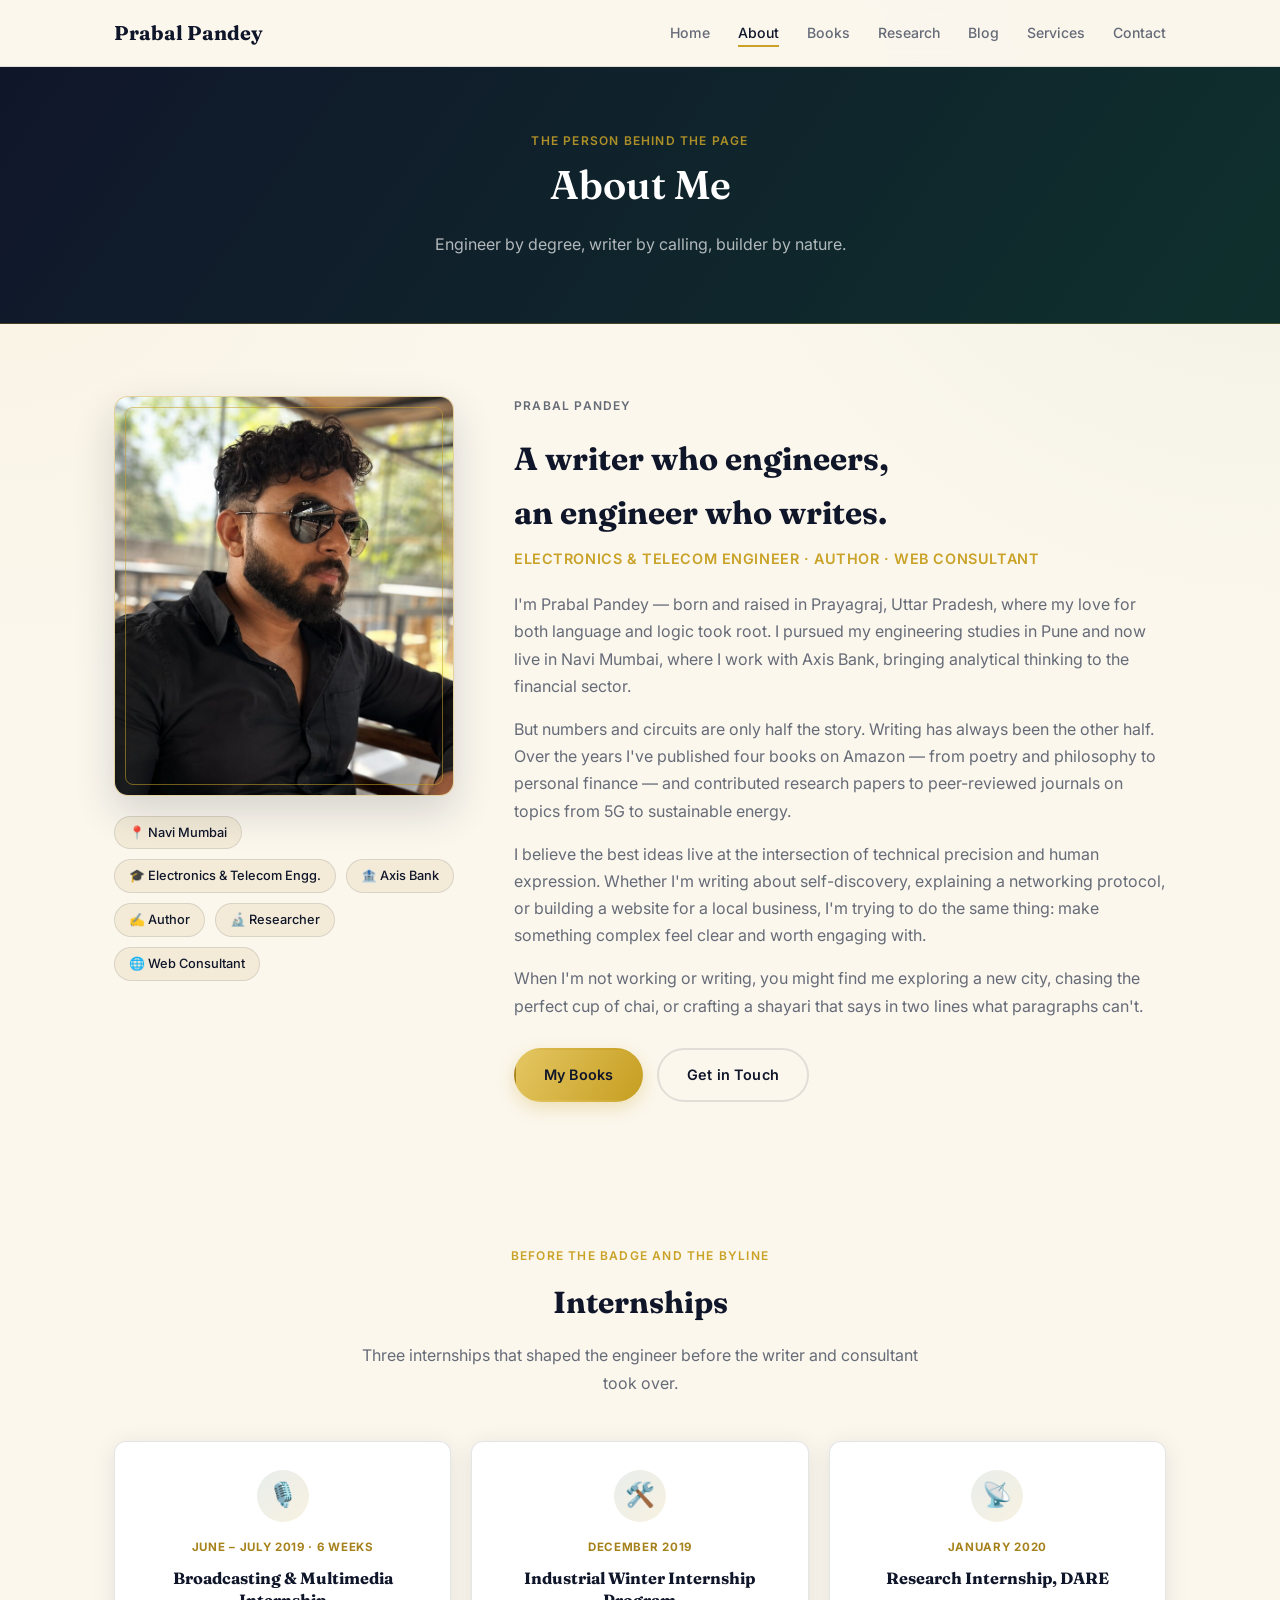
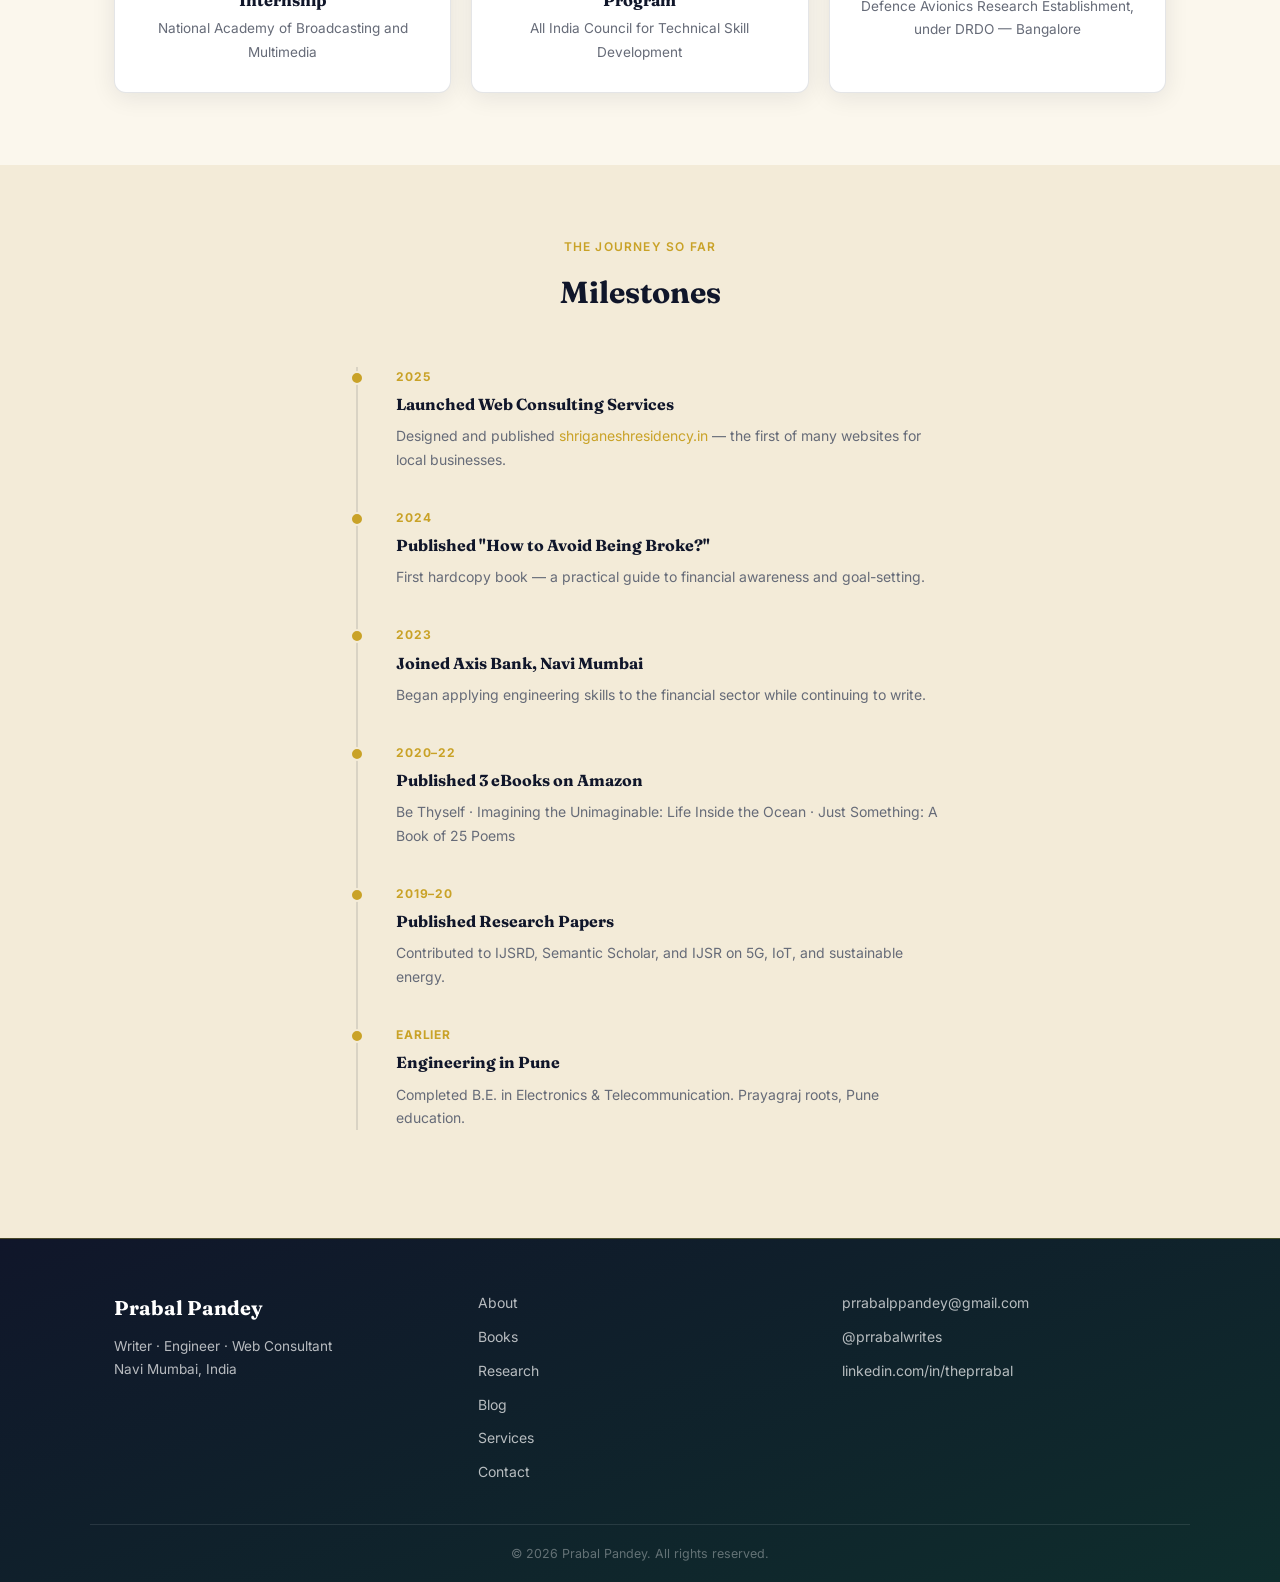
==== about.html @ f01c406b "Add files via upload" ====
<!DOCTYPE html>
<html lang="en">
<head>
<meta charset="UTF-8">
<meta name="viewport" content="width=device-width, initial-scale=1.0">
<meta name="description" content="About Prabal Pandey — an Electronics & Telecom engineer, author, and web consultant blending analytical precision with a writer's voice.">
<link rel="icon" type="image/svg+xml" href="data:image/svg+xml,%3Csvg xmlns='http://www.w3.org/2000/svg' viewBox='0 0 64 64'%3E%3Ccircle cx='32' cy='32' r='32' fill='%2310162A'/%3E%3Ctext x='32' y='42' font-family='Georgia,serif' font-size='26' fill='%23C9A227' text-anchor='middle'%3EPP%3C/text%3E%3C/svg%3E">
<title>About — Prabal Pandey</title>
<link rel="preconnect" href="https://fonts.googleapis.com">
<link href="https://fonts.googleapis.com/css2?family=Fraunces:ital,opsz,wght@0,9..144,400;0,9..144,500;0,9..144,600;0,9..144,700;1,9..144,500;1,9..144,600&family=Inter:wght@300;400;500;600&family=Noto+Sans+Devanagari:wght@400;500&display=swap" rel="stylesheet">
<link rel="stylesheet" href="style.css">
</head>
<body>

<header class="site-header">
  <div class="container nav-inner">
    <a href="index.html" class="logo">Prabal Pandey</a>
    <button class="nav-toggle" aria-label="Toggle menu" onclick="document.querySelector('.nav-links').classList.toggle('open')">
      <span></span><span></span><span></span>
    </button>
    <nav class="nav-links">
      <a href="index.html">Home</a>
      <a href="about.html" class="active">About</a>
      <a href="books.html">Books</a>
      <a href="research.html">Research</a>
      <a href="blog.html">Blog</a>
      <a href="services.html">Services</a>
      <a href="contact.html">Contact</a>
    </nav>
  </div>
</header>

<div class="page-hero">
  <div class="container">
    <p class="eyebrow" style="color:rgba(201,162,39,0.85)">The person behind the page</p>
    <h1>About Me</h1>
    <p>Engineer by degree, writer by calling, builder by nature.</p>
  </div>
</div>

<main>
  <section class="section-pad">
    <div class="container">
      <div class="about-grid">
        <div>
          <div class="about-photo" id="aboutPhoto">
            <img src="photo.jpg" alt="Prabal Pandey" onerror="document.getElementById('aboutPhoto').classList.add('no-photo')">
            <div class="photo-placeholder">PP</div>
          </div>
          <div class="about-tags" style="margin-top: 20px;">
            <span class="tag">📍 Navi Mumbai</span>
            <span class="tag">🎓 Electronics & Telecom Engg.</span>
            <span class="tag">🏦 Axis Bank</span>
            <span class="tag">✍️ Author</span>
            <span class="tag">🔬 Researcher</span>
            <span class="tag">🌐 Web Consultant</span>
          </div>
        </div>
        <div class="about-content">
          <p class="eyebrow">Prabal Pandey</p>
          <h2>A writer who engineers,<br>an engineer who writes.</h2>
          <div class="about-role">Electronics & Telecom Engineer · Author · Web Consultant</div>
          <p>I'm Prabal Pandey — born and raised in Prayagraj, Uttar Pradesh, where my love for both language and logic took root. I pursued my engineering studies in Pune and now live in Navi Mumbai, where I work with Axis Bank, bringing analytical thinking to the financial sector.</p>
          <p>But numbers and circuits are only half the story. Writing has always been the other half. Over the years I've published four books on Amazon — from poetry and philosophy to personal finance — and contributed research papers to peer-reviewed journals on topics from 5G to sustainable energy.</p>
          <p>I believe the best ideas live at the intersection of technical precision and human expression. Whether I'm writing about self-discovery, explaining a networking protocol, or building a website for a local business, I'm trying to do the same thing: make something complex feel clear and worth engaging with.</p>
          <p>When I'm not working or writing, you might find me exploring a new city, chasing the perfect cup of chai, or crafting a shayari that says in two lines what paragraphs can't.</p>
          <div style="margin-top: 28px; display: flex; gap: 14px; flex-wrap: wrap;">
            <a href="books.html" class="btn btn-primary">My Books</a>
            <a href="contact.html" class="btn btn-ghost">Get in Touch</a>
          </div>
        </div>
      </div>
    </div>
  </section>

  <!-- Internships -->
  <section class="section-pad">
    <div class="container">
      <p class="eyebrow" style="text-align:center;">Before the badge and the byline</p>
      <h2 style="font-family:'Fraunces',serif;font-size:1.9rem;text-align:center;margin-bottom:14px;">Internships</h2>
      <p style="text-align:center;color:var(--grey);max-width:56ch;margin:0 auto 44px;">Three internships that shaped the engineer before the writer and consultant took over.</p>
      <div class="intern-grid">
        <div class="intern-card reveal">
          <div class="intern-icon">🎙️</div>
          <span class="intern-duration">June – July 2019 · 6 Weeks</span>
          <h4>Broadcasting &amp; Multimedia Internship</h4>
          <p>National Academy of Broadcasting and Multimedia</p>
        </div>
        <div class="intern-card reveal">
          <div class="intern-icon">🛠️</div>
          <span class="intern-duration">December 2019</span>
          <h4>Industrial Winter Internship Program</h4>
          <p>All India Council for Technical Skill Development</p>
        </div>
        <div class="intern-card reveal">
          <div class="intern-icon">📡</div>
          <span class="intern-duration">January 2020</span>
          <h4>Research Internship, DARE</h4>
          <p>Defence Avionics Research Establishment, under DRDO — Bangalore</p>
        </div>
      </div>
    </div>
  </section>

  <!-- Timeline -->
  <section class="section-pad alt-bg">
    <div class="container">
      <p class="eyebrow" style="text-align:center;">The journey so far</p>
      <h2 style="font-family:'Fraunces',serif;font-size:1.9rem;text-align:center;margin-bottom:48px;">Milestones</h2>
      <div style="max-width:600px;margin:0 auto;position:relative;">
        <div style="position:absolute;left:16px;top:0;bottom:0;width:2px;background:var(--line);"></div>
        <div class="timeline-items">
          <div class="t-item reveal">
            <div class="t-dot"></div>
            <div class="t-content">
              <span class="t-year">2025</span>
              <h4>Launched Web Consulting Services</h4>
              <p>Designed and published <a href="https://shriganeshresidency.in" target="_blank" style="color:var(--saffron);">shriganeshresidency.in</a> — the first of many websites for local businesses.</p>
            </div>
          </div>
          <div class="t-item reveal">
            <div class="t-dot"></div>
            <div class="t-content">
              <span class="t-year">2024</span>
              <h4>Published "How to Avoid Being Broke?"</h4>
              <p>First hardcopy book — a practical guide to financial awareness and goal-setting.</p>
            </div>
          </div>
          <div class="t-item reveal">
            <div class="t-dot"></div>
            <div class="t-content">
              <span class="t-year">2023</span>
              <h4>Joined Axis Bank, Navi Mumbai</h4>
              <p>Began applying engineering skills to the financial sector while continuing to write.</p>
            </div>
          </div>
          <div class="t-item reveal">
            <div class="t-dot"></div>
            <div class="t-content">
              <span class="t-year">2020–22</span>
              <h4>Published 3 eBooks on Amazon</h4>
              <p>Be Thyself · Imagining the Unimaginable: Life Inside the Ocean · Just Something: A Book of 25 Poems</p>
            </div>
          </div>
          <div class="t-item reveal">
            <div class="t-dot"></div>
            <div class="t-content">
              <span class="t-year">2019–20</span>
              <h4>Published Research Papers</h4>
              <p>Contributed to IJSRD, Semantic Scholar, and IJSR on 5G, IoT, and sustainable energy.</p>
            </div>
          </div>
          <div class="t-item reveal">
            <div class="t-dot"></div>
            <div class="t-content">
              <span class="t-year">Earlier</span>
              <h4>Engineering in Pune</h4>
              <p>Completed B.E. in Electronics & Telecommunication. Prayagraj roots, Pune education.</p>
            </div>
          </div>
        </div>
      </div>
    </div>
  </section>
</main>

<style>
.intern-grid {
  display: grid;
  grid-template-columns: repeat(3, 1fr);
  gap: 20px;
}
.intern-card {
  background: #fff;
  border: 1px solid var(--line);
  border-radius: 12px;
  padding: 28px 24px;
  text-align: center;
  box-shadow: var(--shadow);
  transition: all 0.28s cubic-bezier(.2,.7,.3,1);
}
.intern-card:hover { transform: translateY(-6px); border-color: rgba(201,162,39,0.4); box-shadow: var(--shadow-lift); }
.intern-icon {
  width: 52px; height: 52px;
  margin: 0 auto 16px;
  border-radius: 50%;
  background: linear-gradient(135deg, rgba(14,59,46,0.09), rgba(201,162,39,0.14));
  display: flex; align-items: center; justify-content: center;
  font-size: 1.5rem;
}
.intern-duration {
  display: block;
  font-size: 0.72rem;
  font-weight: 700;
  text-transform: uppercase;
  letter-spacing: 0.06em;
  color: var(--saffron-d);
  margin-bottom: 10px;
}
.intern-card h4 {
  font-family: 'Fraunces', serif;
  font-size: 1.02rem;
  margin-bottom: 6px;
  line-height: 1.35;
}
.intern-card p { font-size: 0.85rem; color: var(--grey); }
@media (max-width: 900px) {
  .intern-grid { grid-template-columns: 1fr; }
}

.t-item {
  display: flex;
  gap: 20px;
  margin-bottom: 36px;
  padding-left: 0;
  position: relative;
}
.t-dot {
  width: 14px; height: 14px;
  border-radius: 50%;
  background: var(--saffron);
  border: 2px solid var(--ivory-d);
  flex-shrink: 0;
  margin-top: 4px;
  position: relative;
  z-index: 1;
  margin-left: 10px;
}
.t-content { padding-left: 12px; }
.t-year {
  font-size: 0.75rem;
  font-weight: 700;
  text-transform: uppercase;
  letter-spacing: 0.07em;
  color: var(--saffron);
  display: block;
  margin-bottom: 4px;
}
.t-content h4 {
  font-family: 'Fraunces', serif;
  font-size: 1rem;
  margin-bottom: 6px;
}
.t-content p { font-size: 0.875rem; color: var(--grey); }
</style>

<footer class="site-footer">
  <div class="container footer-inner">
    <div class="footer-left">
      <span class="logo">Prabal Pandey</span>
      <p>Writer · Engineer · Web Consultant<br>Navi Mumbai, India</p>
    </div>
    <div class="footer-links">
      <a href="about.html">About</a>
      <a href="books.html">Books</a>
      <a href="research.html">Research</a>
      <a href="blog.html">Blog</a>
      <a href="services.html">Services</a>
      <a href="contact.html">Contact</a>
    </div>
    <div class="footer-social">
      <a href="mailto:prrabalppandey@gmail.com">prrabalppandey@gmail.com</a>
      <a href="https://www.instagram.com/prrabalwrites" target="_blank">@prrabalwrites</a>
      <a href="https://www.linkedin.com/in/theprrabal/" target="_blank">linkedin.com/in/theprrabal</a>
    </div>
  </div>
  <div class="footer-bottom"><p>© 2026 Prabal Pandey. All rights reserved.</p></div>
</footer>

<script>
(function(){
  var io = new IntersectionObserver(function(entries){
    entries.forEach(function(e){ if (e.isIntersecting) { e.target.classList.add("is-visible"); io.unobserve(e.target); } });
  }, { threshold: 0.15 });
  document.querySelectorAll(".reveal").forEach(function(el){ io.observe(el); });
})();
</script>
</body>
</html>
---- style.css ----
/* ============================================================
   PRABAL PANDEY — Personal Website Stylesheet
   Design: Ink navy + deep emerald + brass gold — "ledger & manuscript"
   Fonts: Fraunces (display) / Inter (body) / Noto Sans Devanagari
   ============================================================ */

:root {
  --ivory:   #FBF7ED;
  --ivory-d: #F3EBD8;
  --navy:    #10162A;
  --navy-m:  #1B2A4A;
  --emerald: #0E3B2E;
  --emerald-l: #175943;
  --saffron: #C9A227;
  --saffron-d: #A6821D;
  --saffron-l: #E4C662;
  --grey:    #666B78;
  --grey-l:  #98957F;
  --line:    rgba(16,22,42,0.11);
  --radius:  8px;
  --shadow:  0 4px 24px rgba(16,22,42,0.09);
  --shadow-lift: 0 16px 40px rgba(16,22,42,0.16);
  --max-w:   1100px;
}

* { margin: 0; padding: 0; box-sizing: border-box; }
html { scroll-behavior: smooth; }

body {
  background: var(--ivory);
  color: var(--navy);
  font-family: 'Inter', sans-serif;
  font-size: 16px;
  line-height: 1.7;
  -webkit-font-smoothing: antialiased;
  background-image:
    radial-gradient(circle at 100% 0%, rgba(14,59,46,0.05), transparent 40%),
    radial-gradient(circle at 0% 20%, rgba(201,162,39,0.05), transparent 35%);
  background-attachment: fixed;
}

::selection { background: var(--saffron); color: #fff; }
a { color: inherit; text-decoration: none; }
img { max-width: 100%; display: block; }

/* Fraunces optical-size trick: headings get the 'display' cut */
h1, h2, h3, h4, .logo, .eyebrow-serif {
  font-family: 'Fraunces', serif;
  font-optical-sizing: auto;
}

/* ---- Scroll reveal ---- */
.reveal { opacity: 0; transform: translateY(18px); transition: opacity 0.7s ease, transform 0.7s ease; }
.reveal.is-visible { opacity: 1; transform: translateY(0); }

/* ---- Utilities ---- */
.container { max-width: var(--max-w); margin: 0 auto; padding: 0 24px; }
.section-pad { padding: 72px 0; }
.alt-bg { background: var(--ivory-d); }
.eyebrow {
  font-family: 'Inter', sans-serif;
  font-size: 0.75rem;
  font-weight: 600;
  letter-spacing: 0.1em;
  text-transform: uppercase;
  color: var(--saffron);
  margin-bottom: 10px;
}

/* ---- Buttons ---- */
.btn {
  display: inline-block;
  padding: 13px 28px;
  border-radius: 100px;
  font-size: 0.9rem;
  font-weight: 600;
  transition: all 0.25s cubic-bezier(.2,.7,.3,1);
  cursor: pointer;
  letter-spacing: 0.01em;
}
.btn-primary {
  background: linear-gradient(120deg, var(--saffron-l) 0%, var(--saffron) 55%, var(--saffron-d) 100%);
  background-size: 180% 100%;
  background-position: 0% 0%;
  color: var(--navy);
  border: 2px solid transparent;
  box-shadow: 0 6px 18px rgba(201,162,39,0.28);
}
.btn-primary:hover { background-position: 100% 0%; transform: translateY(-2px); box-shadow: 0 10px 24px rgba(201,162,39,0.38); }
.btn-ghost {
  background: transparent;
  color: var(--navy);
  border: 2px solid var(--line);
}
.btn-ghost:hover { border-color: var(--saffron); color: var(--saffron-d); transform: translateY(-2px); }

/* ---- Header / Nav ---- */
.site-header {
  position: sticky; top: 0; z-index: 100;
  background: rgba(251,247,237,0.92);
  backdrop-filter: blur(10px);
  border-bottom: 1px solid var(--line);
}
.nav-inner {
  display: flex;
  align-items: center;
  justify-content: space-between;
  padding-top: 16px;
  padding-bottom: 16px;
}
.logo {
  font-family: 'Fraunces', serif;
  font-weight: 700;
  font-size: 1.25rem;
  color: var(--navy);
}
.nav-links {
  display: flex;
  gap: 28px;
  align-items: center;
}
.nav-links a {
  font-size: 0.88rem;
  font-weight: 500;
  color: var(--grey);
  transition: color 0.15s;
  position: relative;
}
.nav-links a::after {
  content: '';
  position: absolute;
  bottom: -2px; left: 0;
  width: 0; height: 2px;
  background: var(--saffron);
  transition: width 0.2s;
}
.nav-links a:hover, .nav-links a.active { color: var(--navy); }
.nav-links a:hover::after, .nav-links a.active::after { width: 100%; }

.nav-toggle {
  display: none;
  flex-direction: column;
  gap: 5px;
  background: none;
  border: none;
  cursor: pointer;
  padding: 4px;
}
.nav-toggle span {
  display: block;
  width: 24px; height: 2px;
  background: var(--navy);
  border-radius: 2px;
  transition: all 0.2s;
}

/* ---- Hero ---- */
.hero { padding: 88px 0 72px; position: relative; overflow: hidden; }
.hero::before {
  content: '';
  position: absolute;
  top: -20%; right: -8%;
  width: 620px; height: 620px;
  background: radial-gradient(circle, rgba(14,59,46,0.10) 0%, rgba(14,59,46,0) 70%);
  pointer-events: none;
}
.hero-inner {
  display: grid;
  grid-template-columns: 1fr 340px;
  gap: 60px;
  align-items: center;
  position: relative;
}
.hero-text { position: relative; }
.eyebrow.eyebrow-lede { display: flex; align-items: center; gap: 10px; }
.eyebrow.eyebrow-lede::before { content: ''; width: 26px; height: 1.5px; background: var(--saffron); display: inline-block; }
.hero h1 {
  font-family: 'Fraunces', serif;
  font-weight: 600;
  font-size: clamp(2.3rem, 4.5vw, 3.4rem);
  line-height: 1.14;
  letter-spacing: -0.02em;
  margin-bottom: 6px;
}
.hero h1 em { color: var(--saffron-d); font-style: italic; font-weight: 500; }
.hero-flourish { width: 210px; height: 20px; margin-bottom: 22px; display: block; }
.hero-flourish path {
  fill: none;
  stroke: var(--saffron);
  stroke-width: 2.5;
  stroke-linecap: round;
  stroke-dasharray: 260;
  stroke-dashoffset: 260;
  animation: draw-flourish 1.4s 0.3s cubic-bezier(.3,.8,.4,1) forwards;
}
@keyframes draw-flourish { to { stroke-dashoffset: 0; } }
.hero-sub {
  color: var(--grey);
  max-width: 52ch;
  margin-bottom: 32px;
  font-size: 1.07rem;
}
.hero-cta { display: flex; gap: 14px; flex-wrap: wrap; }
.hero-image { position: relative; display: flex; justify-content: center; }
.photo-frame {
  width: 288px; height: 336px;
  border-radius: 14px;
  overflow: hidden;
  background: var(--ivory-d);
  border: 1px solid rgba(201,162,39,0.35);
  box-shadow: var(--shadow-lift);
  position: relative;
  transform: rotate(-2.2deg);
  transition: transform 0.4s cubic-bezier(.2,.7,.3,1);
}
.photo-frame:hover { transform: rotate(0deg) scale(1.015); }
.photo-frame::after {
  content: '';
  position: absolute;
  inset: 10px;
  border: 1px solid rgba(201,162,39,0.55);
  border-radius: 8px;
  pointer-events: none;
  z-index: 2;
}
.photo-frame img {
  width: 100%; height: 100%;
  object-fit: cover;
  object-position: top center;
}
.photo-frame .photo-placeholder {
  display: none;
  width: 100%; height: 100%;
  align-items: center;
  justify-content: center;
  font-family: 'Fraunces', serif;
  font-size: 3rem;
  color: var(--grey-l);
}
.photo-frame.no-photo img { display: none; }
.photo-frame.no-photo .photo-placeholder { display: flex; }

.social-float {
  display: flex;
  flex-direction: column;
  gap: 10px;
  position: absolute;
  right: -48px; top: 50%;
  transform: translateY(-50%);
}
.social-icon {
  width: 38px; height: 38px;
  border-radius: 10px;
  border: 1px solid var(--line);
  background: var(--ivory);
  display: flex; align-items: center; justify-content: center;
  color: var(--grey);
  transition: all 0.18s ease;
  box-shadow: var(--shadow);
}
.social-icon svg { width: 18px; height: 18px; }
.social-icon:hover { color: var(--saffron-d); border-color: var(--saffron); transform: translateX(-2px); }

/* ---- Cards grid ---- */
.cards-grid {
  display: grid;
  grid-template-columns: repeat(4, 1fr);
  gap: 20px;
}
.card {
  background: #fff;
  border: 1px solid var(--line);
  border-radius: 12px;
  padding: 30px 24px;
  transition: all 0.28s cubic-bezier(.2,.7,.3,1);
  display: block;
  box-shadow: var(--shadow);
  position: relative;
  overflow: hidden;
}
.card::before {
  content: '';
  position: absolute; top: 0; left: 0; right: 0; height: 3px;
  background: linear-gradient(90deg, var(--emerald-l), var(--saffron));
  transform: scaleX(0); transform-origin: left;
  transition: transform 0.3s ease;
}
.card:hover { transform: translateY(-6px); border-color: rgba(201,162,39,0.4); box-shadow: var(--shadow-lift); }
.card:hover::before { transform: scaleX(1); }
.card-icon {
  width: 48px; height: 48px;
  border-radius: 10px;
  background: linear-gradient(135deg, rgba(14,59,46,0.09), rgba(201,162,39,0.12));
  display: flex; align-items: center; justify-content: center;
  font-size: 1.5rem;
  margin-bottom: 16px;
}
.card h3 {
  font-family: 'Fraunces', serif;
  font-size: 1.15rem;
  margin-bottom: 8px;
}
.card p { font-size: 0.875rem; color: var(--grey); margin-bottom: 16px; }
.card-link { font-size: 0.82rem; font-weight: 600; color: var(--saffron-d); }

/* ---- Featured book ---- */
.featured-inner {
  display: grid;
  grid-template-columns: 1fr auto;
  gap: 60px;
  align-items: center;
}
.featured-text h2 {
  font-family: 'Fraunces', serif;
  font-size: 2rem;
  margin-bottom: 6px;
}
.book-sub { font-weight: 500; color: var(--grey); margin-bottom: 16px; font-size: 1.05rem; }
.featured-text p { color: var(--grey); max-width: 52ch; margin-bottom: 24px; }
.book-badge {
  width: 168px; height: 168px;
  border-radius: 50%;
  background: linear-gradient(150deg, var(--saffron-l) 0%, var(--saffron) 45%, var(--saffron-d) 100%);
  color: var(--navy);
  display: flex;
  flex-direction: column;
  align-items: center;
  justify-content: center;
  text-align: center;
  padding: 16px;
  box-shadow: var(--shadow-lift);
}
.badge-label { font-size: 0.7rem; text-transform: uppercase; letter-spacing: 0.08em; opacity: 0.75; }
.badge-format { font-family: 'Fraunces', serif; font-size: 1.5rem; font-weight: 700; line-height: 1.1; }
.badge-sub { font-size: 0.75rem; opacity: 0.75; }

/* ---- Enquiry strip ---- */
.enquiry-strip { background: linear-gradient(120deg, var(--navy) 0%, var(--emerald) 130%); }
.enquiry-inner {
  display: flex;
  align-items: center;
  justify-content: space-between;
  gap: 32px;
  flex-wrap: wrap;
}
.enquiry-strip h2 {
  font-family: 'Fraunces', serif;
  font-size: 1.6rem;
  color: #fff;
  margin-bottom: 6px;
}
.enquiry-strip p { color: rgba(255,255,255,0.65); }
.enquiry-strip .btn-primary { flex-shrink: 0; }

/* ---- Page Hero (inner pages) ---- */
.page-hero {
  background: linear-gradient(125deg, var(--navy) 0%, var(--emerald) 140%);
  padding: 64px 0;
  text-align: center;
  position: relative;
  border-bottom: 1px solid rgba(201,162,39,0.3);
}
.page-hero h1 {
  font-family: 'Fraunces', serif;
  font-weight: 600;
  font-size: 2.5rem;
  color: #fff;
  margin-bottom: 12px;
}
.page-hero p { color: rgba(255,255,255,0.68); max-width: 50ch; margin: 0 auto; }

/* ---- About page ---- */
.about-grid {
  display: grid;
  grid-template-columns: 340px 1fr;
  gap: 60px;
  align-items: start;
}
.about-photo {
  border-radius: 14px;
  overflow: hidden;
  border: 1px solid rgba(201,162,39,0.35);
  box-shadow: var(--shadow-lift);
  height: 400px;
  background: var(--ivory-d);
  position: relative;
}
.about-photo::after {
  content: '';
  position: absolute;
  inset: 10px;
  border: 1px solid rgba(201,162,39,0.55);
  border-radius: 8px;
  pointer-events: none;
}
.about-photo img { width: 100%; height: 100%; object-fit: cover; object-position: top center; }
.about-photo .photo-placeholder { display: none; width: 100%; height: 100%; align-items: center; justify-content: center; font-family: 'Fraunces', serif; font-size: 4rem; color: var(--grey-l); }
.about-photo.no-photo img { display: none; }
.about-photo.no-photo .photo-placeholder { display: flex; }
.about-content h2 {
  font-family: 'Fraunces', serif;
  font-size: 2rem;
  margin-bottom: 6px;
}
.about-role { color: var(--saffron); font-weight: 600; font-size: 0.9rem; letter-spacing: 0.04em; text-transform: uppercase; margin-bottom: 20px; }
.about-content p { color: var(--grey); margin-bottom: 16px; }
.about-content p:last-child { margin-bottom: 0; }
.about-tags { display: flex; flex-wrap: wrap; gap: 10px; margin-top: 24px; }
.tag {
  font-size: 0.8rem;
  padding: 5px 14px;
  border-radius: 100px;
  background: var(--ivory-d);
  border: 1px solid var(--line);
  color: var(--navy);
  font-weight: 500;
}

/* ---- Books page ---- */
.books-grid { display: flex; flex-direction: column; gap: 32px; }
.book-card {
  display: grid;
  grid-template-columns: auto 1fr auto;
  gap: 28px;
  align-items: start;
  background: #fff;
  border: 1px solid var(--line);
  border-radius: 10px;
  padding: 28px;
  box-shadow: var(--shadow);
  transition: all 0.2s ease;
}
.book-card:hover { border-color: var(--saffron); transform: translateY(-2px); }
.book-spine {
  width: 80px; height: 110px;
  border-radius: 4px;
  display: flex;
  align-items: center;
  justify-content: center;
  font-size: 2rem;
  flex-shrink: 0;
}
.book-spine.ebook { background: linear-gradient(135deg, #C9A227 0%, #A6821D 100%); }
.book-spine.hardcopy { background: linear-gradient(135deg, #10162A 0%, #1B2A4A 100%); }
.book-info h3 {
  font-family: 'Fraunces', serif;
  font-size: 1.3rem;
  margin-bottom: 6px;
}
.book-format {
  display: inline-block;
  font-size: 0.7rem;
  text-transform: uppercase;
  letter-spacing: 0.07em;
  padding: 3px 10px;
  border-radius: 100px;
  margin-bottom: 12px;
  font-weight: 600;
}
.book-format.ebook { background: rgba(201,162,39,0.12); color: var(--saffron-d); }
.book-format.hardcopy { background: rgba(26,31,54,0.08); color: var(--navy); }
.book-info p { color: var(--grey); font-size: 0.92rem; }
.book-cta { flex-shrink: 0; }

/* ---- Research page ---- */
.papers-list { display: flex; flex-direction: column; gap: 24px; }
.paper-card {
  background: #fff;
  border: 1px solid var(--line);
  border-radius: 10px;
  padding: 28px;
  box-shadow: var(--shadow);
  transition: border-color 0.2s;
}
.paper-card:hover { border-color: var(--saffron); }
.paper-meta {
  display: flex;
  gap: 12px;
  align-items: center;
  margin-bottom: 10px;
  flex-wrap: wrap;
}
.paper-tag {
  font-size: 0.7rem;
  text-transform: uppercase;
  letter-spacing: 0.07em;
  font-weight: 600;
  padding: 3px 10px;
  border-radius: 100px;
  background: rgba(201,162,39,0.1);
  color: var(--saffron-d);
}
.paper-journal {
  font-size: 0.8rem;
  color: var(--grey-l);
}
.paper-card h3 {
  font-family: 'Fraunces', serif;
  font-size: 1.15rem;
  margin-bottom: 8px;
}
.paper-card p { color: var(--grey); font-size: 0.9rem; margin-bottom: 16px; }
.paper-link {
  font-size: 0.85rem;
  font-weight: 600;
  color: var(--saffron);
  display: inline-flex;
  align-items: center;
  gap: 6px;
  transition: gap 0.15s;
}
.paper-link:hover { gap: 10px; }

/* ---- Blog page ---- */
.blog-grid { display: grid; grid-template-columns: repeat(2, 1fr); gap: 24px; }
.blog-card {
  background: #fff;
  border: 1px solid var(--line);
  border-radius: 10px;
  overflow: hidden;
  box-shadow: var(--shadow);
  transition: all 0.2s ease;
}
.blog-card:hover { transform: translateY(-3px); border-color: var(--saffron); }
.blog-img {
  height: 180px;
  background: var(--ivory-d);
  display: flex;
  align-items: center;
  justify-content: center;
  font-size: 3rem;
}
.blog-body { padding: 22px; }
.blog-date { font-size: 0.75rem; color: var(--grey-l); margin-bottom: 8px; }
.blog-body h3 { font-family: 'Fraunces', serif; font-size: 1.1rem; margin-bottom: 8px; }
.blog-body p { font-size: 0.875rem; color: var(--grey); margin-bottom: 16px; }
.blog-link { font-size: 0.82rem; font-weight: 600; color: var(--saffron); }

.blog-coming {
  text-align: center;
  padding: 72px 24px;
  background: #fff;
  border: 1px dashed var(--line);
  border-radius: 10px;
}
.blog-coming .big-icon { font-size: 3rem; margin-bottom: 16px; }
.blog-coming h3 { font-family: 'Fraunces', serif; font-size: 1.5rem; margin-bottom: 10px; }
.blog-coming p { color: var(--grey); max-width: 42ch; margin: 0 auto 24px; }

/* ---- Services page ---- */
.services-hero-text {
  max-width: 640px;
  margin: 0 auto;
  text-align: center;
  padding: 64px 24px 0;
}
.services-hero-text h2 {
  font-family: 'Fraunces', serif;
  font-size: 2rem;
  margin-bottom: 14px;
}
.services-hero-text p { color: var(--grey); }

.services-grid {
  display: grid;
  grid-template-columns: repeat(3, 1fr);
  gap: 22px;
  margin-top: 48px;
}
.service-card {
  background: #fff;
  border: 1px solid var(--line);
  border-radius: 10px;
  padding: 28px;
  box-shadow: var(--shadow);
}
.service-icon { font-size: 2rem; margin-bottom: 14px; }
.service-card h3 { font-family: 'Fraunces', serif; font-size: 1.15rem; margin-bottom: 10px; }
.service-card p { font-size: 0.875rem; color: var(--grey); margin-bottom: 16px; }
.service-list { list-style: none; margin-bottom: 16px; }
.service-list li {
  font-size: 0.85rem;
  color: var(--grey);
  padding: 4px 0;
  padding-left: 16px;
  position: relative;
}
.service-list li::before { content: '✓'; position: absolute; left: 0; color: var(--saffron); font-weight: 700; }

.portfolio-strip { margin-top: 48px; }
.portfolio-strip h3 {
  font-family: 'Fraunces', serif;
  font-size: 1.3rem;
  margin-bottom: 20px;
}
.portfolio-item {
  display: flex;
  align-items: center;
  justify-content: space-between;
  background: #fff;
  border: 1px solid var(--line);
  border-radius: 10px;
  padding: 20px 24px;
  box-shadow: var(--shadow);
  flex-wrap: wrap;
  gap: 12px;
}
.portfolio-info h4 { font-family: 'Fraunces', serif; font-size: 1rem; }
.portfolio-info p { font-size: 0.83rem; color: var(--grey); }
.portfolio-item a { font-size: 0.85rem; font-weight: 600; color: var(--saffron); }

/* ---- Contact page ---- */
.contact-grid {
  display: grid;
  grid-template-columns: 1fr 1fr;
  gap: 52px;
  align-items: start;
}
.contact-info h2 { font-family: 'Fraunces', serif; font-size: 2rem; margin-bottom: 14px; }
.contact-info p { color: var(--grey); margin-bottom: 28px; }
.contact-items { display: flex; flex-direction: column; gap: 16px; }
.contact-item {
  display: flex;
  align-items: center;
  gap: 14px;
  padding: 14px 16px;
  background: #fff;
  border: 1px solid var(--line);
  border-radius: var(--radius);
  box-shadow: var(--shadow);
  transition: border-color 0.18s;
}
.contact-item:hover { border-color: var(--saffron); }
.c-icon { width: 38px; height: 38px; border-radius: 8px; background: var(--ivory-d); display: flex; align-items: center; justify-content: center; flex-shrink: 0; }
.c-icon svg { width: 18px; height: 18px; color: var(--saffron); }
.c-label { font-size: 0.75rem; color: var(--grey-l); }
.c-val { font-size: 0.9rem; font-weight: 500; }

/* ---- Enquiry Form ---- */
.enquiry-form-wrap {
  background: #fff;
  border: 1px solid var(--line);
  border-radius: 12px;
  padding: 36px;
  box-shadow: var(--shadow);
}
.enquiry-form-wrap h3 {
  font-family: 'Fraunces', serif;
  font-size: 1.4rem;
  margin-bottom: 24px;
}
.form-group { margin-bottom: 18px; }
.form-group label {
  display: block;
  font-size: 0.82rem;
  font-weight: 600;
  margin-bottom: 6px;
  color: var(--navy);
}
.form-group input,
.form-group textarea,
.form-group select {
  width: 100%;
  padding: 11px 14px;
  border: 1px solid var(--line);
  border-radius: var(--radius);
  font-family: 'Inter', sans-serif;
  font-size: 0.9rem;
  color: var(--navy);
  background: var(--ivory);
  transition: border-color 0.18s;
  outline: none;
}
.form-group input:focus,
.form-group textarea:focus,
.form-group select:focus { border-color: var(--saffron); background: #fff; }
.form-group textarea { resize: vertical; min-height: 110px; }
.form-row { display: grid; grid-template-columns: 1fr 1fr; gap: 14px; }
.form-success {
  display: none;
  text-align: center;
  padding: 28px;
  color: var(--grey);
}
.form-success .success-icon { font-size: 2.5rem; margin-bottom: 12px; }
.form-success h4 { font-family: 'Fraunces', serif; font-size: 1.3rem; color: var(--navy); margin-bottom: 8px; }

/* ---- Footer ---- */
.site-footer {
  background: linear-gradient(160deg, var(--navy) 0%, var(--emerald) 160%);
  color: rgba(255,255,255,0.7);
  padding: 52px 0 0;
  border-top: 1px solid rgba(201,162,39,0.3);
}
.footer-inner {
  display: grid;
  grid-template-columns: 1fr 1fr 1fr;
  gap: 40px;
  padding-bottom: 40px;
  border-bottom: 1px solid rgba(255,255,255,0.1);
}
.footer-left .logo { color: #fff; display: block; margin-bottom: 10px; }
.footer-left p { font-size: 0.85rem; line-height: 1.7; }
.footer-links, .footer-social {
  display: flex;
  flex-direction: column;
  gap: 10px;
  font-size: 0.875rem;
}
.footer-links a, .footer-social a { transition: color 0.15s; }
.footer-links a:hover, .footer-social a:hover { color: var(--saffron); }
.footer-bottom {
  text-align: center;
  padding: 18px 0;
  font-size: 0.78rem;
  color: rgba(255,255,255,0.35);
}

/* ---- Responsive ---- */
@media (max-width: 900px) {
  .hero-inner { grid-template-columns: 1fr; }
  .hero-image { display: none; }
  .cards-grid { grid-template-columns: repeat(2, 1fr); }
  .about-grid { grid-template-columns: 1fr; }
  .about-photo { height: 280px; }
  .services-grid { grid-template-columns: 1fr; }
  .contact-grid { grid-template-columns: 1fr; }
  .footer-inner { grid-template-columns: 1fr 1fr; }
  .featured-inner { grid-template-columns: 1fr; }
  .book-badge { display: none; }
}

@media (max-width: 640px) {
  .section-pad { padding: 48px 0; }
  .cards-grid { grid-template-columns: 1fr; }
  .nav-links { display: none; flex-direction: column; position: absolute; top: 60px; left: 0; right: 0; background: var(--ivory); padding: 20px 24px; border-bottom: 1px solid var(--line); gap: 16px; z-index: 200; }
  .nav-links.open { display: flex; }
  .nav-toggle { display: flex; }
  .site-header { position: relative; }
  .book-card { grid-template-columns: 1fr; }
  .book-spine { width: 60px; height: 80px; }
  .blog-grid { grid-template-columns: 1fr; }
  .form-row { grid-template-columns: 1fr; }
  .footer-inner { grid-template-columns: 1fr; gap: 28px; }
  .enquiry-inner { flex-direction: column; text-align: center; }
}

@media (prefers-reduced-motion: reduce) {
  * { animation: none !important; transition: none !important; }
}

a:focus-visible, button:focus-visible {
  outline: 2px solid var(--saffron);
  outline-offset: 2px;
  border-radius: 2px;
}
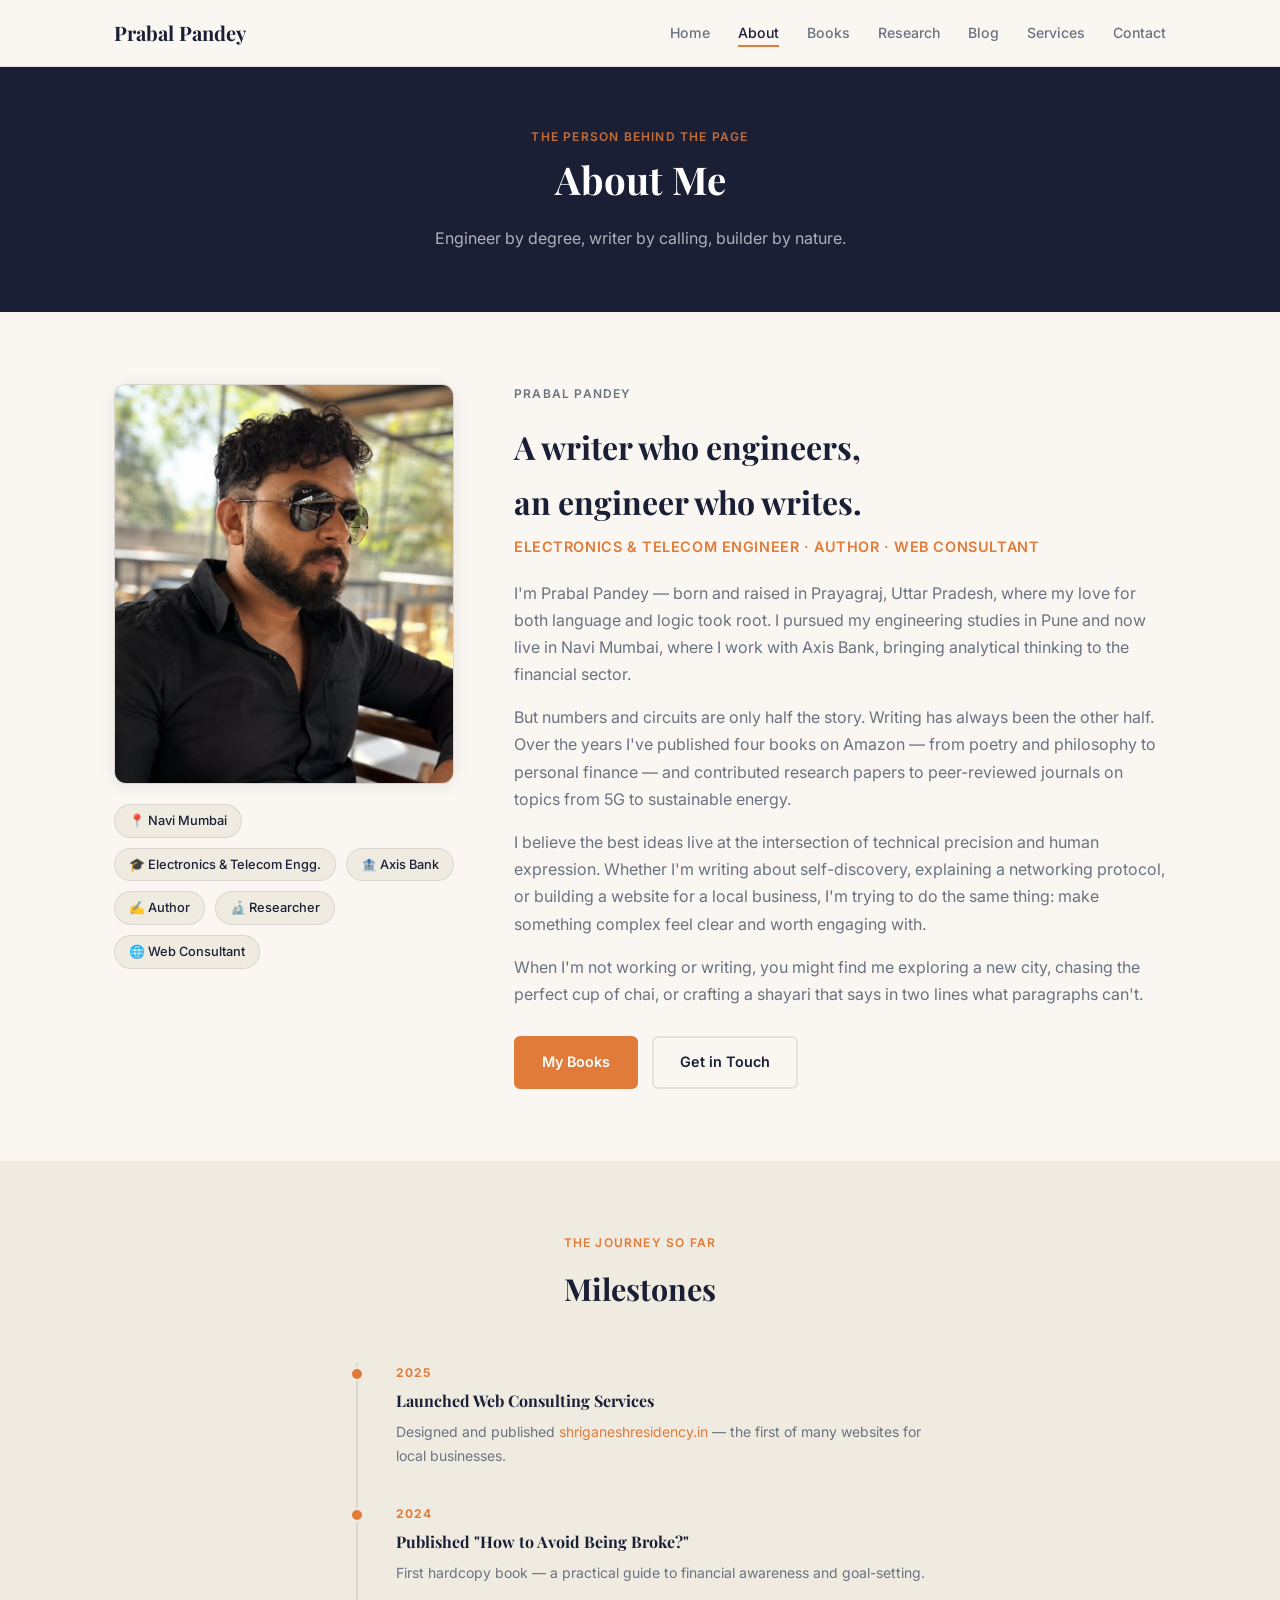
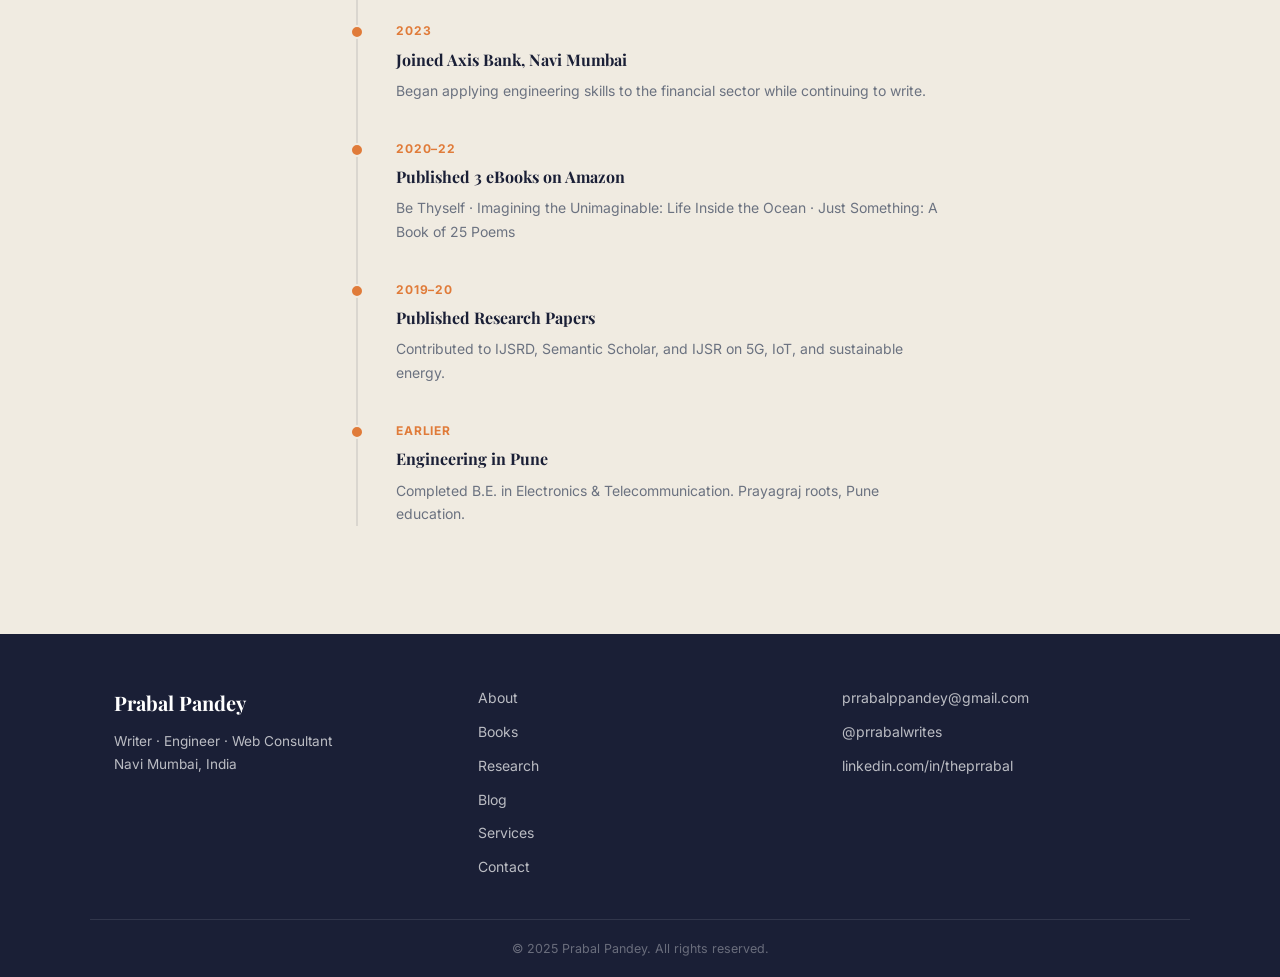
==== commit 8d7c4412: "Add files via upload" ====
--- a/about.html
+++ b/about.html
@@ -3,11 +3,9 @@
 <head>
 <meta charset="UTF-8">
 <meta name="viewport" content="width=device-width, initial-scale=1.0">
-<meta name="description" content="About Prabal Pandey — an Electronics & Telecom engineer, author, and web consultant blending analytical precision with a writer's voice.">
-<link rel="icon" type="image/svg+xml" href="data:image/svg+xml,%3Csvg xmlns='http://www.w3.org/2000/svg' viewBox='0 0 64 64'%3E%3Ccircle cx='32' cy='32' r='32' fill='%2310162A'/%3E%3Ctext x='32' y='42' font-family='Georgia,serif' font-size='26' fill='%23C9A227' text-anchor='middle'%3EPP%3C/text%3E%3C/svg%3E">
 <title>About — Prabal Pandey</title>
 <link rel="preconnect" href="https://fonts.googleapis.com">
-<link href="https://fonts.googleapis.com/css2?family=Fraunces:ital,opsz,wght@0,9..144,400;0,9..144,500;0,9..144,600;0,9..144,700;1,9..144,500;1,9..144,600&family=Inter:wght@300;400;500;600&family=Noto+Sans+Devanagari:wght@400;500&display=swap" rel="stylesheet">
+<link href="https://fonts.googleapis.com/css2?family=Playfair+Display:ital,wght@0,400;0,600;0,700;1,400;1,600&family=Inter:wght@300;400;500;600&family=Noto+Sans+Devanagari:wght@400;500&display=swap" rel="stylesheet">
 <link rel="stylesheet" href="style.css">
 </head>
 <body>
@@ -32,7 +30,7 @@
 
 <div class="page-hero">
   <div class="container">
-    <p class="eyebrow" style="color:rgba(201,162,39,0.85)">The person behind the page</p>
+    <p class="eyebrow" style="color:rgba(224,123,57,0.85)">The person behind the page</p>
     <h1>About Me</h1>
     <p>Engineer by degree, writer by calling, builder by nature.</p>
   </div>
@@ -73,44 +71,15 @@
     </div>
   </section>
 
-  <!-- Internships -->
-  <section class="section-pad">
-    <div class="container">
-      <p class="eyebrow" style="text-align:center;">Before the badge and the byline</p>
-      <h2 style="font-family:'Fraunces',serif;font-size:1.9rem;text-align:center;margin-bottom:14px;">Internships</h2>
-      <p style="text-align:center;color:var(--grey);max-width:56ch;margin:0 auto 44px;">Three internships that shaped the engineer before the writer and consultant took over.</p>
-      <div class="intern-grid">
-        <div class="intern-card reveal">
-          <div class="intern-icon">🎙️</div>
-          <span class="intern-duration">June – July 2019 · 6 Weeks</span>
-          <h4>Broadcasting &amp; Multimedia Internship</h4>
-          <p>National Academy of Broadcasting and Multimedia</p>
-        </div>
-        <div class="intern-card reveal">
-          <div class="intern-icon">🛠️</div>
-          <span class="intern-duration">December 2019</span>
-          <h4>Industrial Winter Internship Program</h4>
-          <p>All India Council for Technical Skill Development</p>
-        </div>
-        <div class="intern-card reveal">
-          <div class="intern-icon">📡</div>
-          <span class="intern-duration">January 2020</span>
-          <h4>Research Internship, DARE</h4>
-          <p>Defence Avionics Research Establishment, under DRDO — Bangalore</p>
-        </div>
-      </div>
-    </div>
-  </section>
-
   <!-- Timeline -->
   <section class="section-pad alt-bg">
     <div class="container">
       <p class="eyebrow" style="text-align:center;">The journey so far</p>
-      <h2 style="font-family:'Fraunces',serif;font-size:1.9rem;text-align:center;margin-bottom:48px;">Milestones</h2>
+      <h2 style="font-family:'Playfair Display',serif;font-size:1.9rem;text-align:center;margin-bottom:48px;">Milestones</h2>
       <div style="max-width:600px;margin:0 auto;position:relative;">
         <div style="position:absolute;left:16px;top:0;bottom:0;width:2px;background:var(--line);"></div>
         <div class="timeline-items">
-          <div class="t-item reveal">
+          <div class="t-item">
             <div class="t-dot"></div>
             <div class="t-content">
               <span class="t-year">2025</span>
@@ -118,7 +87,7 @@
               <p>Designed and published <a href="https://shriganeshresidency.in" target="_blank" style="color:var(--saffron);">shriganeshresidency.in</a> — the first of many websites for local businesses.</p>
             </div>
           </div>
-          <div class="t-item reveal">
+          <div class="t-item">
             <div class="t-dot"></div>
             <div class="t-content">
               <span class="t-year">2024</span>
@@ -126,7 +95,7 @@
               <p>First hardcopy book — a practical guide to financial awareness and goal-setting.</p>
             </div>
           </div>
-          <div class="t-item reveal">
+          <div class="t-item">
             <div class="t-dot"></div>
             <div class="t-content">
               <span class="t-year">2023</span>
@@ -134,7 +103,7 @@
               <p>Began applying engineering skills to the financial sector while continuing to write.</p>
             </div>
           </div>
-          <div class="t-item reveal">
+          <div class="t-item">
             <div class="t-dot"></div>
             <div class="t-content">
               <span class="t-year">2020–22</span>
@@ -142,7 +111,7 @@
               <p>Be Thyself · Imagining the Unimaginable: Life Inside the Ocean · Just Something: A Book of 25 Poems</p>
             </div>
           </div>
-          <div class="t-item reveal">
+          <div class="t-item">
             <div class="t-dot"></div>
             <div class="t-content">
               <span class="t-year">2019–20</span>
@@ -150,7 +119,7 @@
               <p>Contributed to IJSRD, Semantic Scholar, and IJSR on 5G, IoT, and sustainable energy.</p>
             </div>
           </div>
-          <div class="t-item reveal">
+          <div class="t-item">
             <div class="t-dot"></div>
             <div class="t-content">
               <span class="t-year">Earlier</span>
@@ -165,49 +134,6 @@
 </main>
 
 <style>
-.intern-grid {
-  display: grid;
-  grid-template-columns: repeat(3, 1fr);
-  gap: 20px;
-}
-.intern-card {
-  background: #fff;
-  border: 1px solid var(--line);
-  border-radius: 12px;
-  padding: 28px 24px;
-  text-align: center;
-  box-shadow: var(--shadow);
-  transition: all 0.28s cubic-bezier(.2,.7,.3,1);
-}
-.intern-card:hover { transform: translateY(-6px); border-color: rgba(201,162,39,0.4); box-shadow: var(--shadow-lift); }
-.intern-icon {
-  width: 52px; height: 52px;
-  margin: 0 auto 16px;
-  border-radius: 50%;
-  background: linear-gradient(135deg, rgba(14,59,46,0.09), rgba(201,162,39,0.14));
-  display: flex; align-items: center; justify-content: center;
-  font-size: 1.5rem;
-}
-.intern-duration {
-  display: block;
-  font-size: 0.72rem;
-  font-weight: 700;
-  text-transform: uppercase;
-  letter-spacing: 0.06em;
-  color: var(--saffron-d);
-  margin-bottom: 10px;
-}
-.intern-card h4 {
-  font-family: 'Fraunces', serif;
-  font-size: 1.02rem;
-  margin-bottom: 6px;
-  line-height: 1.35;
-}
-.intern-card p { font-size: 0.85rem; color: var(--grey); }
-@media (max-width: 900px) {
-  .intern-grid { grid-template-columns: 1fr; }
-}
-
 .t-item {
   display: flex;
   gap: 20px;
@@ -237,7 +163,7 @@
   margin-bottom: 4px;
 }
 .t-content h4 {
-  font-family: 'Fraunces', serif;
+  font-family: 'Playfair Display', serif;
   font-size: 1rem;
   margin-bottom: 6px;
 }
@@ -264,16 +190,8 @@
       <a href="https://www.linkedin.com/in/theprrabal/" target="_blank">linkedin.com/in/theprrabal</a>
     </div>
   </div>
-  <div class="footer-bottom"><p>© 2026 Prabal Pandey. All rights reserved.</p></div>
+  <div class="footer-bottom"><p>© 2025 Prabal Pandey. All rights reserved.</p></div>
 </footer>
 
-<script>
-(function(){
-  var io = new IntersectionObserver(function(entries){
-    entries.forEach(function(e){ if (e.isIntersecting) { e.target.classList.add("is-visible"); io.unobserve(e.target); } });
-  }, { threshold: 0.15 });
-  document.querySelectorAll(".reveal").forEach(function(el){ io.observe(el); });
-})();
-</script>
 </body>
 </html>
--- a/style.css
+++ b/style.css
@@ -1,25 +1,21 @@
 /* ============================================================
    PRABAL PANDEY — Personal Website Stylesheet
-   Design: Ink navy + deep emerald + brass gold — "ledger & manuscript"
-   Fonts: Fraunces (display) / Inter (body) / Noto Sans Devanagari
+   Design: Warm ivory + deep navy + saffron accent
+   Fonts: Playfair Display (display) / Inter (body) / Noto Sans Devanagari
    ============================================================ */
 
 :root {
-  --ivory:   #FBF7ED;
-  --ivory-d: #F3EBD8;
-  --navy:    #10162A;
-  --navy-m:  #1B2A4A;
-  --emerald: #0E3B2E;
-  --emerald-l: #175943;
-  --saffron: #C9A227;
-  --saffron-d: #A6821D;
-  --saffron-l: #E4C662;
-  --grey:    #666B78;
-  --grey-l:  #98957F;
-  --line:    rgba(16,22,42,0.11);
-  --radius:  8px;
-  --shadow:  0 4px 24px rgba(16,22,42,0.09);
-  --shadow-lift: 0 16px 40px rgba(16,22,42,0.16);
+  --ivory:   #FAF7F2;
+  --ivory-d: #F0EBE1;
+  --navy:    #1A1F36;
+  --navy-m:  #2D3355;
+  --saffron: #E07B39;
+  --saffron-d: #C4622A;
+  --grey:    #6B7280;
+  --grey-l:  #9CA3AF;
+  --line:    rgba(26,31,54,0.10);
+  --radius:  6px;
+  --shadow:  0 2px 16px rgba(26,31,54,0.08);
   --max-w:   1100px;
 }
 
@@ -33,25 +29,11 @@
   font-size: 16px;
   line-height: 1.7;
   -webkit-font-smoothing: antialiased;
-  background-image:
-    radial-gradient(circle at 100% 0%, rgba(14,59,46,0.05), transparent 40%),
-    radial-gradient(circle at 0% 20%, rgba(201,162,39,0.05), transparent 35%);
-  background-attachment: fixed;
 }
 
 ::selection { background: var(--saffron); color: #fff; }
 a { color: inherit; text-decoration: none; }
 img { max-width: 100%; display: block; }
-
-/* Fraunces optical-size trick: headings get the 'display' cut */
-h1, h2, h3, h4, .logo, .eyebrow-serif {
-  font-family: 'Fraunces', serif;
-  font-optical-sizing: auto;
-}
-
-/* ---- Scroll reveal ---- */
-.reveal { opacity: 0; transform: translateY(18px); transition: opacity 0.7s ease, transform 0.7s ease; }
-.reveal.is-visible { opacity: 1; transform: translateY(0); }
 
 /* ---- Utilities ---- */
 .container { max-width: var(--max-w); margin: 0 auto; padding: 0 24px; }
@@ -70,35 +52,31 @@
 /* ---- Buttons ---- */
 .btn {
   display: inline-block;
-  padding: 13px 28px;
-  border-radius: 100px;
+  padding: 12px 26px;
+  border-radius: var(--radius);
   font-size: 0.9rem;
   font-weight: 600;
-  transition: all 0.25s cubic-bezier(.2,.7,.3,1);
+  transition: all 0.2s ease;
   cursor: pointer;
-  letter-spacing: 0.01em;
 }
 .btn-primary {
-  background: linear-gradient(120deg, var(--saffron-l) 0%, var(--saffron) 55%, var(--saffron-d) 100%);
-  background-size: 180% 100%;
-  background-position: 0% 0%;
-  color: var(--navy);
-  border: 2px solid transparent;
-  box-shadow: 0 6px 18px rgba(201,162,39,0.28);
-}
-.btn-primary:hover { background-position: 100% 0%; transform: translateY(-2px); box-shadow: 0 10px 24px rgba(201,162,39,0.38); }
+  background: var(--saffron);
+  color: #fff;
+  border: 2px solid var(--saffron);
+}
+.btn-primary:hover { background: var(--saffron-d); border-color: var(--saffron-d); transform: translateY(-1px); }
 .btn-ghost {
   background: transparent;
   color: var(--navy);
   border: 2px solid var(--line);
 }
-.btn-ghost:hover { border-color: var(--saffron); color: var(--saffron-d); transform: translateY(-2px); }
+.btn-ghost:hover { border-color: var(--navy); transform: translateY(-1px); }
 
 /* ---- Header / Nav ---- */
 .site-header {
   position: sticky; top: 0; z-index: 100;
-  background: rgba(251,247,237,0.92);
-  backdrop-filter: blur(10px);
+  background: rgba(250,247,242,0.95);
+  backdrop-filter: blur(8px);
   border-bottom: 1px solid var(--line);
 }
 .nav-inner {
@@ -109,7 +87,7 @@
   padding-bottom: 16px;
 }
 .logo {
-  font-family: 'Fraunces', serif;
+  font-family: 'Playfair Display', serif;
   font-weight: 700;
   font-size: 1.25rem;
   color: var(--navy);
@@ -155,73 +133,37 @@
 }
 
 /* ---- Hero ---- */
-.hero { padding: 88px 0 72px; position: relative; overflow: hidden; }
-.hero::before {
-  content: '';
-  position: absolute;
-  top: -20%; right: -8%;
-  width: 620px; height: 620px;
-  background: radial-gradient(circle, rgba(14,59,46,0.10) 0%, rgba(14,59,46,0) 70%);
-  pointer-events: none;
-}
+.hero { padding: 80px 0 64px; }
 .hero-inner {
   display: grid;
   grid-template-columns: 1fr 340px;
   gap: 60px;
   align-items: center;
-  position: relative;
-}
-.hero-text { position: relative; }
-.eyebrow.eyebrow-lede { display: flex; align-items: center; gap: 10px; }
-.eyebrow.eyebrow-lede::before { content: ''; width: 26px; height: 1.5px; background: var(--saffron); display: inline-block; }
+}
 .hero h1 {
-  font-family: 'Fraunces', serif;
-  font-weight: 600;
-  font-size: clamp(2.3rem, 4.5vw, 3.4rem);
-  line-height: 1.14;
+  font-family: 'Playfair Display', serif;
+  font-size: clamp(2.2rem, 4.5vw, 3.2rem);
+  line-height: 1.15;
   letter-spacing: -0.02em;
-  margin-bottom: 6px;
-}
-.hero h1 em { color: var(--saffron-d); font-style: italic; font-weight: 500; }
-.hero-flourish { width: 210px; height: 20px; margin-bottom: 22px; display: block; }
-.hero-flourish path {
-  fill: none;
-  stroke: var(--saffron);
-  stroke-width: 2.5;
-  stroke-linecap: round;
-  stroke-dasharray: 260;
-  stroke-dashoffset: 260;
-  animation: draw-flourish 1.4s 0.3s cubic-bezier(.3,.8,.4,1) forwards;
-}
-@keyframes draw-flourish { to { stroke-dashoffset: 0; } }
+  margin-bottom: 20px;
+}
+.hero h1 em { color: var(--saffron); font-style: italic; }
 .hero-sub {
   color: var(--grey);
   max-width: 52ch;
-  margin-bottom: 32px;
-  font-size: 1.07rem;
+  margin-bottom: 30px;
+  font-size: 1.05rem;
 }
 .hero-cta { display: flex; gap: 14px; flex-wrap: wrap; }
-.hero-image { position: relative; display: flex; justify-content: center; }
+.hero-image { position: relative; }
 .photo-frame {
-  width: 288px; height: 336px;
-  border-radius: 14px;
+  width: 280px; height: 320px;
+  border-radius: 12px;
   overflow: hidden;
   background: var(--ivory-d);
-  border: 1px solid rgba(201,162,39,0.35);
-  box-shadow: var(--shadow-lift);
+  border: 1px solid var(--line);
+  box-shadow: var(--shadow);
   position: relative;
-  transform: rotate(-2.2deg);
-  transition: transform 0.4s cubic-bezier(.2,.7,.3,1);
-}
-.photo-frame:hover { transform: rotate(0deg) scale(1.015); }
-.photo-frame::after {
-  content: '';
-  position: absolute;
-  inset: 10px;
-  border: 1px solid rgba(201,162,39,0.55);
-  border-radius: 8px;
-  pointer-events: none;
-  z-index: 2;
 }
 .photo-frame img {
   width: 100%; height: 100%;
@@ -233,7 +175,7 @@
   width: 100%; height: 100%;
   align-items: center;
   justify-content: center;
-  font-family: 'Fraunces', serif;
+  font-family: 'Playfair Display', serif;
   font-size: 3rem;
   color: var(--grey-l);
 }
@@ -250,7 +192,7 @@
 }
 .social-icon {
   width: 38px; height: 38px;
-  border-radius: 10px;
+  border-radius: 8px;
   border: 1px solid var(--line);
   background: var(--ivory);
   display: flex; align-items: center; justify-content: center;
@@ -259,7 +201,7 @@
   box-shadow: var(--shadow);
 }
 .social-icon svg { width: 18px; height: 18px; }
-.social-icon:hover { color: var(--saffron-d); border-color: var(--saffron); transform: translateX(-2px); }
+.social-icon:hover { color: var(--saffron); border-color: var(--saffron); transform: translateX(-2px); }
 
 /* ---- Cards grid ---- */
 .cards-grid {
@@ -270,38 +212,21 @@
 .card {
   background: #fff;
   border: 1px solid var(--line);
-  border-radius: 12px;
-  padding: 30px 24px;
-  transition: all 0.28s cubic-bezier(.2,.7,.3,1);
+  border-radius: 10px;
+  padding: 28px 24px;
+  transition: all 0.2s ease;
   display: block;
   box-shadow: var(--shadow);
-  position: relative;
-  overflow: hidden;
-}
-.card::before {
-  content: '';
-  position: absolute; top: 0; left: 0; right: 0; height: 3px;
-  background: linear-gradient(90deg, var(--emerald-l), var(--saffron));
-  transform: scaleX(0); transform-origin: left;
-  transition: transform 0.3s ease;
-}
-.card:hover { transform: translateY(-6px); border-color: rgba(201,162,39,0.4); box-shadow: var(--shadow-lift); }
-.card:hover::before { transform: scaleX(1); }
-.card-icon {
-  width: 48px; height: 48px;
-  border-radius: 10px;
-  background: linear-gradient(135deg, rgba(14,59,46,0.09), rgba(201,162,39,0.12));
-  display: flex; align-items: center; justify-content: center;
-  font-size: 1.5rem;
-  margin-bottom: 16px;
-}
+}
+.card:hover { transform: translateY(-4px); border-color: var(--saffron); box-shadow: 0 8px 28px rgba(224,123,57,0.12); }
+.card-icon { font-size: 1.8rem; margin-bottom: 14px; }
 .card h3 {
-  font-family: 'Fraunces', serif;
+  font-family: 'Playfair Display', serif;
   font-size: 1.15rem;
   margin-bottom: 8px;
 }
 .card p { font-size: 0.875rem; color: var(--grey); margin-bottom: 16px; }
-.card-link { font-size: 0.82rem; font-weight: 600; color: var(--saffron-d); }
+.card-link { font-size: 0.82rem; font-weight: 600; color: var(--saffron); }
 
 /* ---- Featured book ---- */
 .featured-inner {
@@ -311,31 +236,30 @@
   align-items: center;
 }
 .featured-text h2 {
-  font-family: 'Fraunces', serif;
+  font-family: 'Playfair Display', serif;
   font-size: 2rem;
   margin-bottom: 6px;
 }
 .book-sub { font-weight: 500; color: var(--grey); margin-bottom: 16px; font-size: 1.05rem; }
 .featured-text p { color: var(--grey); max-width: 52ch; margin-bottom: 24px; }
 .book-badge {
-  width: 168px; height: 168px;
+  width: 160px; height: 160px;
   border-radius: 50%;
-  background: linear-gradient(150deg, var(--saffron-l) 0%, var(--saffron) 45%, var(--saffron-d) 100%);
-  color: var(--navy);
+  background: var(--saffron);
+  color: #fff;
   display: flex;
   flex-direction: column;
   align-items: center;
   justify-content: center;
   text-align: center;
   padding: 16px;
-  box-shadow: var(--shadow-lift);
-}
-.badge-label { font-size: 0.7rem; text-transform: uppercase; letter-spacing: 0.08em; opacity: 0.75; }
-.badge-format { font-family: 'Fraunces', serif; font-size: 1.5rem; font-weight: 700; line-height: 1.1; }
-.badge-sub { font-size: 0.75rem; opacity: 0.75; }
+}
+.badge-label { font-size: 0.7rem; text-transform: uppercase; letter-spacing: 0.08em; opacity: 0.8; }
+.badge-format { font-family: 'Playfair Display', serif; font-size: 1.5rem; font-weight: 700; line-height: 1.1; }
+.badge-sub { font-size: 0.75rem; opacity: 0.85; }
 
 /* ---- Enquiry strip ---- */
-.enquiry-strip { background: linear-gradient(120deg, var(--navy) 0%, var(--emerald) 130%); }
+.enquiry-strip { background: var(--navy); }
 .enquiry-inner {
   display: flex;
   align-items: center;
@@ -344,7 +268,7 @@
   flex-wrap: wrap;
 }
 .enquiry-strip h2 {
-  font-family: 'Fraunces', serif;
+  font-family: 'Playfair Display', serif;
   font-size: 1.6rem;
   color: #fff;
   margin-bottom: 6px;
@@ -354,20 +278,17 @@
 
 /* ---- Page Hero (inner pages) ---- */
 .page-hero {
-  background: linear-gradient(125deg, var(--navy) 0%, var(--emerald) 140%);
-  padding: 64px 0;
+  background: var(--navy);
+  padding: 60px 0;
   text-align: center;
-  position: relative;
-  border-bottom: 1px solid rgba(201,162,39,0.3);
 }
 .page-hero h1 {
-  font-family: 'Fraunces', serif;
-  font-weight: 600;
-  font-size: 2.5rem;
+  font-family: 'Playfair Display', serif;
+  font-size: 2.4rem;
   color: #fff;
   margin-bottom: 12px;
 }
-.page-hero p { color: rgba(255,255,255,0.68); max-width: 50ch; margin: 0 auto; }
+.page-hero p { color: rgba(255,255,255,0.65); max-width: 50ch; margin: 0 auto; }
 
 /* ---- About page ---- */
 .about-grid {
@@ -377,28 +298,20 @@
   align-items: start;
 }
 .about-photo {
-  border-radius: 14px;
+  border-radius: 12px;
   overflow: hidden;
-  border: 1px solid rgba(201,162,39,0.35);
-  box-shadow: var(--shadow-lift);
+  border: 1px solid var(--line);
+  box-shadow: var(--shadow);
   height: 400px;
   background: var(--ivory-d);
   position: relative;
 }
-.about-photo::after {
-  content: '';
-  position: absolute;
-  inset: 10px;
-  border: 1px solid rgba(201,162,39,0.55);
-  border-radius: 8px;
-  pointer-events: none;
-}
 .about-photo img { width: 100%; height: 100%; object-fit: cover; object-position: top center; }
-.about-photo .photo-placeholder { display: none; width: 100%; height: 100%; align-items: center; justify-content: center; font-family: 'Fraunces', serif; font-size: 4rem; color: var(--grey-l); }
+.about-photo .photo-placeholder { display: none; width: 100%; height: 100%; align-items: center; justify-content: center; font-family: 'Playfair Display', serif; font-size: 4rem; color: var(--grey-l); }
 .about-photo.no-photo img { display: none; }
 .about-photo.no-photo .photo-placeholder { display: flex; }
 .about-content h2 {
-  font-family: 'Fraunces', serif;
+  font-family: 'Playfair Display', serif;
   font-size: 2rem;
   margin-bottom: 6px;
 }
@@ -440,10 +353,10 @@
   font-size: 2rem;
   flex-shrink: 0;
 }
-.book-spine.ebook { background: linear-gradient(135deg, #C9A227 0%, #A6821D 100%); }
-.book-spine.hardcopy { background: linear-gradient(135deg, #10162A 0%, #1B2A4A 100%); }
+.book-spine.ebook { background: linear-gradient(135deg, #E07B39 0%, #C4622A 100%); }
+.book-spine.hardcopy { background: linear-gradient(135deg, #1A1F36 0%, #2D3355 100%); }
 .book-info h3 {
-  font-family: 'Fraunces', serif;
+  font-family: 'Playfair Display', serif;
   font-size: 1.3rem;
   margin-bottom: 6px;
 }
@@ -457,7 +370,7 @@
   margin-bottom: 12px;
   font-weight: 600;
 }
-.book-format.ebook { background: rgba(201,162,39,0.12); color: var(--saffron-d); }
+.book-format.ebook { background: rgba(224,123,57,0.12); color: var(--saffron-d); }
 .book-format.hardcopy { background: rgba(26,31,54,0.08); color: var(--navy); }
 .book-info p { color: var(--grey); font-size: 0.92rem; }
 .book-cta { flex-shrink: 0; }
@@ -487,7 +400,7 @@
   font-weight: 600;
   padding: 3px 10px;
   border-radius: 100px;
-  background: rgba(201,162,39,0.1);
+  background: rgba(224,123,57,0.1);
   color: var(--saffron-d);
 }
 .paper-journal {
@@ -495,7 +408,7 @@
   color: var(--grey-l);
 }
 .paper-card h3 {
-  font-family: 'Fraunces', serif;
+  font-family: 'Playfair Display', serif;
   font-size: 1.15rem;
   margin-bottom: 8px;
 }
@@ -532,7 +445,7 @@
 }
 .blog-body { padding: 22px; }
 .blog-date { font-size: 0.75rem; color: var(--grey-l); margin-bottom: 8px; }
-.blog-body h3 { font-family: 'Fraunces', serif; font-size: 1.1rem; margin-bottom: 8px; }
+.blog-body h3 { font-family: 'Playfair Display', serif; font-size: 1.1rem; margin-bottom: 8px; }
 .blog-body p { font-size: 0.875rem; color: var(--grey); margin-bottom: 16px; }
 .blog-link { font-size: 0.82rem; font-weight: 600; color: var(--saffron); }
 
@@ -544,7 +457,7 @@
   border-radius: 10px;
 }
 .blog-coming .big-icon { font-size: 3rem; margin-bottom: 16px; }
-.blog-coming h3 { font-family: 'Fraunces', serif; font-size: 1.5rem; margin-bottom: 10px; }
+.blog-coming h3 { font-family: 'Playfair Display', serif; font-size: 1.5rem; margin-bottom: 10px; }
 .blog-coming p { color: var(--grey); max-width: 42ch; margin: 0 auto 24px; }
 
 /* ---- Services page ---- */
@@ -555,7 +468,7 @@
   padding: 64px 24px 0;
 }
 .services-hero-text h2 {
-  font-family: 'Fraunces', serif;
+  font-family: 'Playfair Display', serif;
   font-size: 2rem;
   margin-bottom: 14px;
 }
@@ -575,7 +488,7 @@
   box-shadow: var(--shadow);
 }
 .service-icon { font-size: 2rem; margin-bottom: 14px; }
-.service-card h3 { font-family: 'Fraunces', serif; font-size: 1.15rem; margin-bottom: 10px; }
+.service-card h3 { font-family: 'Playfair Display', serif; font-size: 1.15rem; margin-bottom: 10px; }
 .service-card p { font-size: 0.875rem; color: var(--grey); margin-bottom: 16px; }
 .service-list { list-style: none; margin-bottom: 16px; }
 .service-list li {
@@ -589,7 +502,7 @@
 
 .portfolio-strip { margin-top: 48px; }
 .portfolio-strip h3 {
-  font-family: 'Fraunces', serif;
+  font-family: 'Playfair Display', serif;
   font-size: 1.3rem;
   margin-bottom: 20px;
 }
@@ -605,7 +518,7 @@
   flex-wrap: wrap;
   gap: 12px;
 }
-.portfolio-info h4 { font-family: 'Fraunces', serif; font-size: 1rem; }
+.portfolio-info h4 { font-family: 'Playfair Display', serif; font-size: 1rem; }
 .portfolio-info p { font-size: 0.83rem; color: var(--grey); }
 .portfolio-item a { font-size: 0.85rem; font-weight: 600; color: var(--saffron); }
 
@@ -616,7 +529,7 @@
   gap: 52px;
   align-items: start;
 }
-.contact-info h2 { font-family: 'Fraunces', serif; font-size: 2rem; margin-bottom: 14px; }
+.contact-info h2 { font-family: 'Playfair Display', serif; font-size: 2rem; margin-bottom: 14px; }
 .contact-info p { color: var(--grey); margin-bottom: 28px; }
 .contact-items { display: flex; flex-direction: column; gap: 16px; }
 .contact-item {
@@ -645,7 +558,7 @@
   box-shadow: var(--shadow);
 }
 .enquiry-form-wrap h3 {
-  font-family: 'Fraunces', serif;
+  font-family: 'Playfair Display', serif;
   font-size: 1.4rem;
   margin-bottom: 24px;
 }
@@ -683,14 +596,13 @@
   color: var(--grey);
 }
 .form-success .success-icon { font-size: 2.5rem; margin-bottom: 12px; }
-.form-success h4 { font-family: 'Fraunces', serif; font-size: 1.3rem; color: var(--navy); margin-bottom: 8px; }
+.form-success h4 { font-family: 'Playfair Display', serif; font-size: 1.3rem; color: var(--navy); margin-bottom: 8px; }
 
 /* ---- Footer ---- */
 .site-footer {
-  background: linear-gradient(160deg, var(--navy) 0%, var(--emerald) 160%);
+  background: var(--navy);
   color: rgba(255,255,255,0.7);
   padding: 52px 0 0;
-  border-top: 1px solid rgba(201,162,39,0.3);
 }
 .footer-inner {
   display: grid;
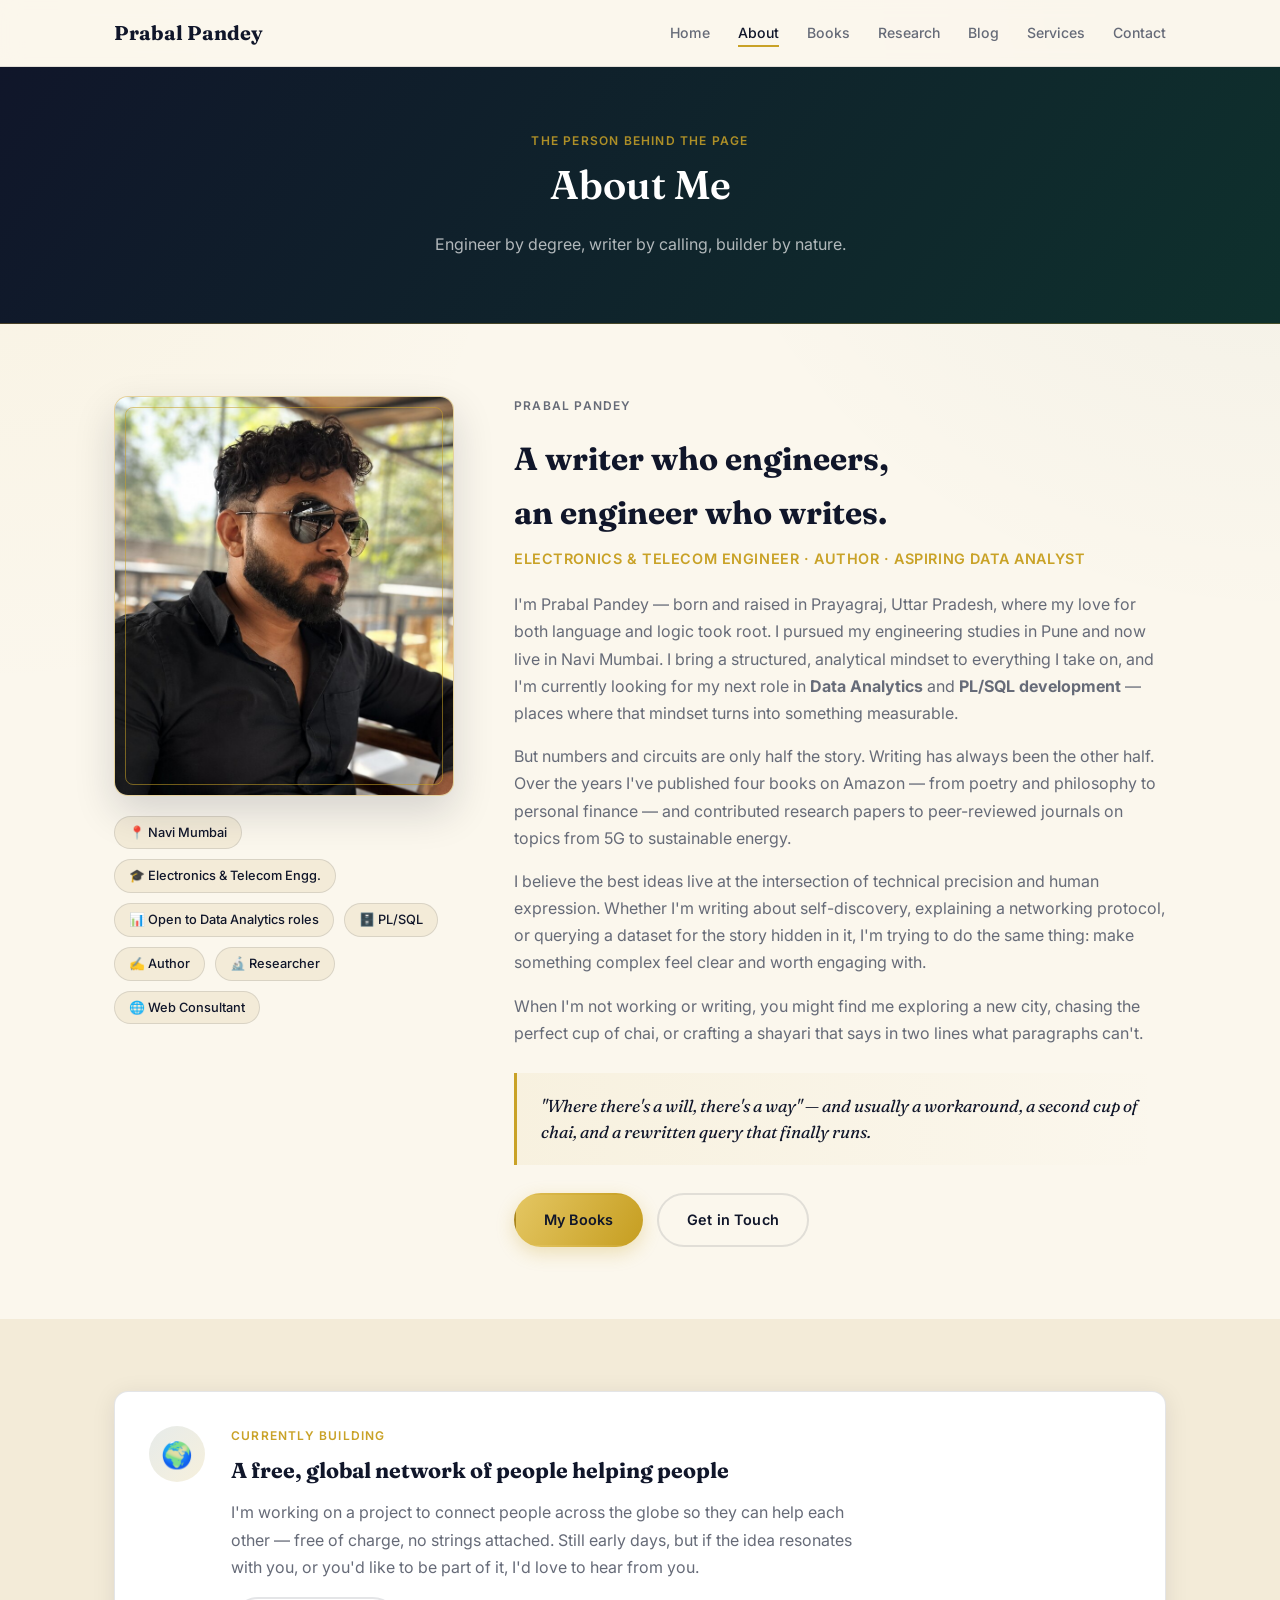
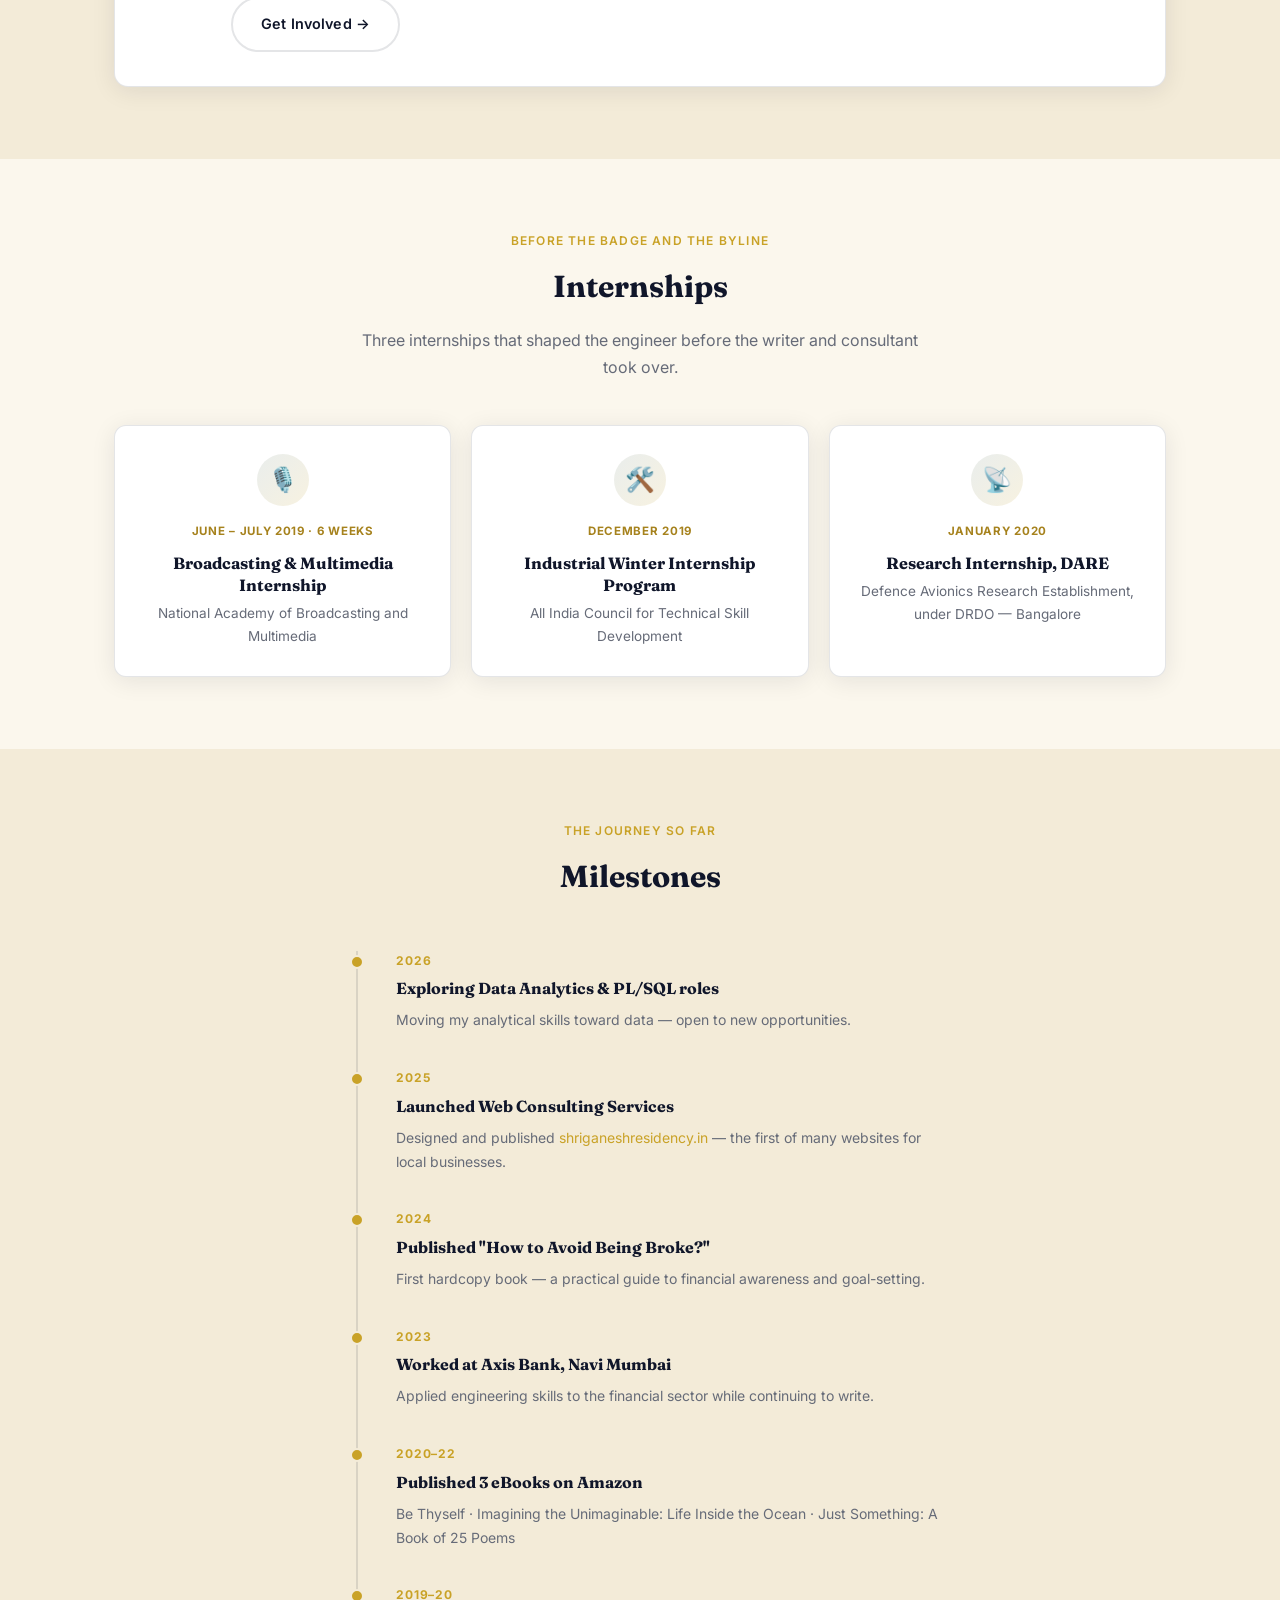
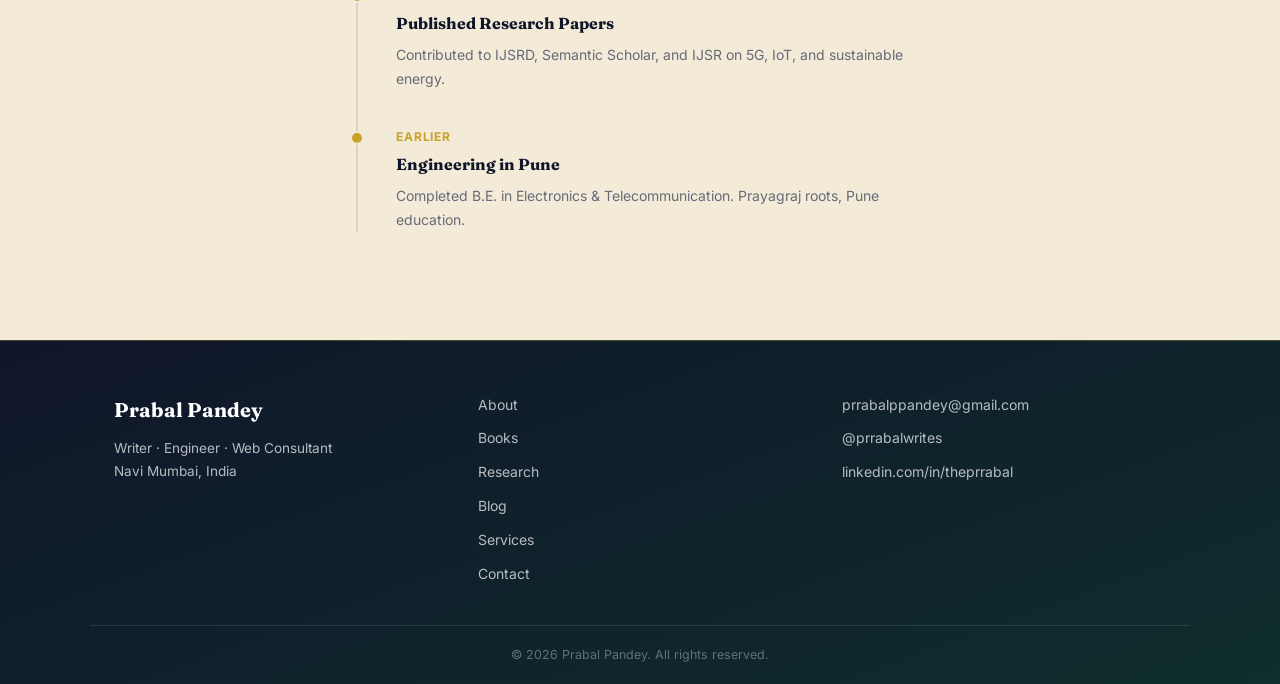
==== commit 638ba1de: "Add files via upload" ====
--- a/about.html
+++ b/about.html
@@ -3,9 +3,11 @@
 <head>
 <meta charset="UTF-8">
 <meta name="viewport" content="width=device-width, initial-scale=1.0">
+<meta name="description" content="About Prabal Pandey — an Electronics & Telecom engineer, author, and web consultant blending analytical precision with a writer's voice.">
+<link rel="icon" type="image/svg+xml" href="data:image/svg+xml,%3Csvg xmlns='http://www.w3.org/2000/svg' viewBox='0 0 64 64'%3E%3Ccircle cx='32' cy='32' r='32' fill='%2310162A'/%3E%3Ctext x='32' y='42' font-family='Georgia,serif' font-size='26' fill='%23C9A227' text-anchor='middle'%3EPP%3C/text%3E%3C/svg%3E">
 <title>About — Prabal Pandey</title>
 <link rel="preconnect" href="https://fonts.googleapis.com">
-<link href="https://fonts.googleapis.com/css2?family=Playfair+Display:ital,wght@0,400;0,600;0,700;1,400;1,600&family=Inter:wght@300;400;500;600&family=Noto+Sans+Devanagari:wght@400;500&display=swap" rel="stylesheet">
+<link href="https://fonts.googleapis.com/css2?family=Fraunces:ital,opsz,wght@0,9..144,400;0,9..144,500;0,9..144,600;0,9..144,700;1,9..144,500;1,9..144,600&family=Inter:wght@300;400;500;600&family=Noto+Sans+Devanagari:wght@400;500&display=swap" rel="stylesheet">
 <link rel="stylesheet" href="style.css">
 </head>
 <body>
@@ -30,7 +32,7 @@
 
 <div class="page-hero">
   <div class="container">
-    <p class="eyebrow" style="color:rgba(224,123,57,0.85)">The person behind the page</p>
+    <p class="eyebrow" style="color:rgba(201,162,39,0.85)">The person behind the page</p>
     <h1>About Me</h1>
     <p>Engineer by degree, writer by calling, builder by nature.</p>
   </div>
@@ -48,7 +50,8 @@
           <div class="about-tags" style="margin-top: 20px;">
             <span class="tag">📍 Navi Mumbai</span>
             <span class="tag">🎓 Electronics & Telecom Engg.</span>
-            <span class="tag">🏦 Axis Bank</span>
+            <span class="tag">📊 Open to Data Analytics roles</span>
+            <span class="tag">🗄️ PL/SQL</span>
             <span class="tag">✍️ Author</span>
             <span class="tag">🔬 Researcher</span>
             <span class="tag">🌐 Web Consultant</span>
@@ -57,15 +60,62 @@
         <div class="about-content">
           <p class="eyebrow">Prabal Pandey</p>
           <h2>A writer who engineers,<br>an engineer who writes.</h2>
-          <div class="about-role">Electronics & Telecom Engineer · Author · Web Consultant</div>
-          <p>I'm Prabal Pandey — born and raised in Prayagraj, Uttar Pradesh, where my love for both language and logic took root. I pursued my engineering studies in Pune and now live in Navi Mumbai, where I work with Axis Bank, bringing analytical thinking to the financial sector.</p>
+          <div class="about-role">Electronics & Telecom Engineer · Author · Aspiring Data Analyst</div>
+          <p>I'm Prabal Pandey — born and raised in Prayagraj, Uttar Pradesh, where my love for both language and logic took root. I pursued my engineering studies in Pune and now live in Navi Mumbai. I bring a structured, analytical mindset to everything I take on, and I'm currently looking for my next role in <strong>Data Analytics</strong> and <strong>PL/SQL development</strong> — places where that mindset turns into something measurable.</p>
           <p>But numbers and circuits are only half the story. Writing has always been the other half. Over the years I've published four books on Amazon — from poetry and philosophy to personal finance — and contributed research papers to peer-reviewed journals on topics from 5G to sustainable energy.</p>
-          <p>I believe the best ideas live at the intersection of technical precision and human expression. Whether I'm writing about self-discovery, explaining a networking protocol, or building a website for a local business, I'm trying to do the same thing: make something complex feel clear and worth engaging with.</p>
+          <p>I believe the best ideas live at the intersection of technical precision and human expression. Whether I'm writing about self-discovery, explaining a networking protocol, or querying a dataset for the story hidden in it, I'm trying to do the same thing: make something complex feel clear and worth engaging with.</p>
           <p>When I'm not working or writing, you might find me exploring a new city, chasing the perfect cup of chai, or crafting a shayari that says in two lines what paragraphs can't.</p>
+          <blockquote class="signature-quote">
+            <p>"Where there's a will, there's a way" — and usually a workaround, a second cup of chai, and a rewritten query that finally runs.</p>
+          </blockquote>
           <div style="margin-top: 28px; display: flex; gap: 14px; flex-wrap: wrap;">
             <a href="books.html" class="btn btn-primary">My Books</a>
             <a href="contact.html" class="btn btn-ghost">Get in Touch</a>
           </div>
+        </div>
+      </div>
+    </div>
+  </section>
+
+  <!-- Currently building -->
+  <section class="section-pad alt-bg">
+    <div class="container">
+      <div class="project-callout reveal">
+        <div class="project-icon">🌍</div>
+        <div>
+          <p class="eyebrow" style="margin-bottom:6px;">Currently building</p>
+          <h3>A free, global network of people helping people</h3>
+          <p style="color:var(--grey);max-width:64ch;">I'm working on a project to connect people across the globe so they can help each other — free of charge, no strings attached. Still early days, but if the idea resonates with you, or you'd like to be part of it, I'd love to hear from you.</p>
+          <a href="contact.html" class="btn btn-ghost" style="margin-top:16px;">Get Involved →</a>
+        </div>
+      </div>
+    </div>
+  </section>
+
+  <!-- Internships -->
+  <section class="section-pad">
+    <div class="container">
+      <p class="eyebrow" style="text-align:center;">Before the badge and the byline</p>
+      <h2 style="font-family:'Fraunces',serif;font-size:1.9rem;text-align:center;margin-bottom:14px;">Internships</h2>
+      <p style="text-align:center;color:var(--grey);max-width:56ch;margin:0 auto 44px;">Three internships that shaped the engineer before the writer and consultant took over.</p>
+      <div class="intern-grid">
+        <div class="intern-card reveal">
+          <div class="intern-icon">🎙️</div>
+          <span class="intern-duration">June – July 2019 · 6 Weeks</span>
+          <h4>Broadcasting &amp; Multimedia Internship</h4>
+          <p>National Academy of Broadcasting and Multimedia</p>
+        </div>
+        <div class="intern-card reveal">
+          <div class="intern-icon">🛠️</div>
+          <span class="intern-duration">December 2019</span>
+          <h4>Industrial Winter Internship Program</h4>
+          <p>All India Council for Technical Skill Development</p>
+        </div>
+        <div class="intern-card reveal">
+          <div class="intern-icon">📡</div>
+          <span class="intern-duration">January 2020</span>
+          <h4>Research Internship, DARE</h4>
+          <p>Defence Avionics Research Establishment, under DRDO — Bangalore</p>
         </div>
       </div>
     </div>
@@ -75,11 +125,19 @@
   <section class="section-pad alt-bg">
     <div class="container">
       <p class="eyebrow" style="text-align:center;">The journey so far</p>
-      <h2 style="font-family:'Playfair Display',serif;font-size:1.9rem;text-align:center;margin-bottom:48px;">Milestones</h2>
+      <h2 style="font-family:'Fraunces',serif;font-size:1.9rem;text-align:center;margin-bottom:48px;">Milestones</h2>
       <div style="max-width:600px;margin:0 auto;position:relative;">
         <div style="position:absolute;left:16px;top:0;bottom:0;width:2px;background:var(--line);"></div>
         <div class="timeline-items">
-          <div class="t-item">
+          <div class="t-item reveal">
+            <div class="t-dot"></div>
+            <div class="t-content">
+              <span class="t-year">2026</span>
+              <h4>Exploring Data Analytics & PL/SQL roles</h4>
+              <p>Moving my analytical skills toward data — open to new opportunities.</p>
+            </div>
+          </div>
+          <div class="t-item reveal">
             <div class="t-dot"></div>
             <div class="t-content">
               <span class="t-year">2025</span>
@@ -87,7 +145,7 @@
               <p>Designed and published <a href="https://shriganeshresidency.in" target="_blank" style="color:var(--saffron);">shriganeshresidency.in</a> — the first of many websites for local businesses.</p>
             </div>
           </div>
-          <div class="t-item">
+          <div class="t-item reveal">
             <div class="t-dot"></div>
             <div class="t-content">
               <span class="t-year">2024</span>
@@ -95,15 +153,15 @@
               <p>First hardcopy book — a practical guide to financial awareness and goal-setting.</p>
             </div>
           </div>
-          <div class="t-item">
+          <div class="t-item reveal">
             <div class="t-dot"></div>
             <div class="t-content">
               <span class="t-year">2023</span>
-              <h4>Joined Axis Bank, Navi Mumbai</h4>
-              <p>Began applying engineering skills to the financial sector while continuing to write.</p>
-            </div>
-          </div>
-          <div class="t-item">
+              <h4>Worked at Axis Bank, Navi Mumbai</h4>
+              <p>Applied engineering skills to the financial sector while continuing to write.</p>
+            </div>
+          </div>
+          <div class="t-item reveal">
             <div class="t-dot"></div>
             <div class="t-content">
               <span class="t-year">2020–22</span>
@@ -111,7 +169,7 @@
               <p>Be Thyself · Imagining the Unimaginable: Life Inside the Ocean · Just Something: A Book of 25 Poems</p>
             </div>
           </div>
-          <div class="t-item">
+          <div class="t-item reveal">
             <div class="t-dot"></div>
             <div class="t-content">
               <span class="t-year">2019–20</span>
@@ -119,7 +177,7 @@
               <p>Contributed to IJSRD, Semantic Scholar, and IJSR on 5G, IoT, and sustainable energy.</p>
             </div>
           </div>
-          <div class="t-item">
+          <div class="t-item reveal">
             <div class="t-dot"></div>
             <div class="t-content">
               <span class="t-year">Earlier</span>
@@ -134,6 +192,92 @@
 </main>
 
 <style>
+.signature-quote {
+  margin: 26px 0;
+  padding: 20px 24px;
+  border-left: 3px solid var(--saffron);
+  background: linear-gradient(90deg, rgba(201,162,39,0.07), transparent);
+  border-radius: 0 8px 8px 0;
+}
+.signature-quote p {
+  font-family: 'Fraunces', serif;
+  font-style: italic;
+  font-size: 1.08rem;
+  color: var(--navy);
+  margin-bottom: 0 !important;
+  line-height: 1.5;
+}
+
+.project-callout {
+  display: flex;
+  gap: 26px;
+  align-items: flex-start;
+  background: #fff;
+  border: 1px solid var(--line);
+  border-radius: 14px;
+  padding: 34px;
+  box-shadow: var(--shadow);
+}
+.project-icon {
+  width: 56px; height: 56px;
+  flex-shrink: 0;
+  border-radius: 50%;
+  background: linear-gradient(135deg, rgba(14,59,46,0.1), rgba(201,162,39,0.16));
+  display: flex; align-items: center; justify-content: center;
+  font-size: 1.6rem;
+}
+.project-callout h3 {
+  font-family: 'Fraunces', serif;
+  font-size: 1.35rem;
+  margin-bottom: 10px;
+}
+@media (max-width: 640px) {
+  .project-callout { flex-direction: column; }
+}
+
+.intern-grid {
+  display: grid;
+  grid-template-columns: repeat(3, 1fr);
+  gap: 20px;
+}
+.intern-card {
+  background: #fff;
+  border: 1px solid var(--line);
+  border-radius: 12px;
+  padding: 28px 24px;
+  text-align: center;
+  box-shadow: var(--shadow);
+  transition: all 0.28s cubic-bezier(.2,.7,.3,1);
+}
+.intern-card:hover { transform: translateY(-6px); border-color: rgba(201,162,39,0.4); box-shadow: var(--shadow-lift); }
+.intern-icon {
+  width: 52px; height: 52px;
+  margin: 0 auto 16px;
+  border-radius: 50%;
+  background: linear-gradient(135deg, rgba(14,59,46,0.09), rgba(201,162,39,0.14));
+  display: flex; align-items: center; justify-content: center;
+  font-size: 1.5rem;
+}
+.intern-duration {
+  display: block;
+  font-size: 0.72rem;
+  font-weight: 700;
+  text-transform: uppercase;
+  letter-spacing: 0.06em;
+  color: var(--saffron-d);
+  margin-bottom: 10px;
+}
+.intern-card h4 {
+  font-family: 'Fraunces', serif;
+  font-size: 1.02rem;
+  margin-bottom: 6px;
+  line-height: 1.35;
+}
+.intern-card p { font-size: 0.85rem; color: var(--grey); }
+@media (max-width: 900px) {
+  .intern-grid { grid-template-columns: 1fr; }
+}
+
 .t-item {
   display: flex;
   gap: 20px;
@@ -163,7 +307,7 @@
   margin-bottom: 4px;
 }
 .t-content h4 {
-  font-family: 'Playfair Display', serif;
+  font-family: 'Fraunces', serif;
   font-size: 1rem;
   margin-bottom: 6px;
 }
@@ -190,8 +334,16 @@
       <a href="https://www.linkedin.com/in/theprrabal/" target="_blank">linkedin.com/in/theprrabal</a>
     </div>
   </div>
-  <div class="footer-bottom"><p>© 2025 Prabal Pandey. All rights reserved.</p></div>
+  <div class="footer-bottom"><p>© 2026 Prabal Pandey. All rights reserved.</p></div>
 </footer>
 
+<script>
+(function(){
+  var io = new IntersectionObserver(function(entries){
+    entries.forEach(function(e){ if (e.isIntersecting) { e.target.classList.add("is-visible"); io.unobserve(e.target); } });
+  }, { threshold: 0.15 });
+  document.querySelectorAll(".reveal").forEach(function(el){ io.observe(el); });
+})();
+</script>
 </body>
 </html>
--- a/style.css
+++ b/style.css
@@ -1,21 +1,25 @@
 /* ============================================================
    PRABAL PANDEY — Personal Website Stylesheet
-   Design: Warm ivory + deep navy + saffron accent
-   Fonts: Playfair Display (display) / Inter (body) / Noto Sans Devanagari
+   Design: Ink navy + deep emerald + brass gold — "ledger & manuscript"
+   Fonts: Fraunces (display) / Inter (body) / Noto Sans Devanagari
    ============================================================ */
 
 :root {
-  --ivory:   #FAF7F2;
-  --ivory-d: #F0EBE1;
-  --navy:    #1A1F36;
-  --navy-m:  #2D3355;
-  --saffron: #E07B39;
-  --saffron-d: #C4622A;
-  --grey:    #6B7280;
-  --grey-l:  #9CA3AF;
-  --line:    rgba(26,31,54,0.10);
-  --radius:  6px;
-  --shadow:  0 2px 16px rgba(26,31,54,0.08);
+  --ivory:   #FBF7ED;
+  --ivory-d: #F3EBD8;
+  --navy:    #10162A;
+  --navy-m:  #1B2A4A;
+  --emerald: #0E3B2E;
+  --emerald-l: #175943;
+  --saffron: #C9A227;
+  --saffron-d: #A6821D;
+  --saffron-l: #E4C662;
+  --grey:    #666B78;
+  --grey-l:  #98957F;
+  --line:    rgba(16,22,42,0.11);
+  --radius:  8px;
+  --shadow:  0 4px 24px rgba(16,22,42,0.09);
+  --shadow-lift: 0 16px 40px rgba(16,22,42,0.16);
   --max-w:   1100px;
 }
 
@@ -29,11 +33,25 @@
   font-size: 16px;
   line-height: 1.7;
   -webkit-font-smoothing: antialiased;
+  background-image:
+    radial-gradient(circle at 100% 0%, rgba(14,59,46,0.05), transparent 40%),
+    radial-gradient(circle at 0% 20%, rgba(201,162,39,0.05), transparent 35%);
+  background-attachment: fixed;
 }
 
 ::selection { background: var(--saffron); color: #fff; }
 a { color: inherit; text-decoration: none; }
 img { max-width: 100%; display: block; }
+
+/* Fraunces optical-size trick: headings get the 'display' cut */
+h1, h2, h3, h4, .logo, .eyebrow-serif {
+  font-family: 'Fraunces', serif;
+  font-optical-sizing: auto;
+}
+
+/* ---- Scroll reveal ---- */
+.reveal { opacity: 0; transform: translateY(18px); transition: opacity 0.7s ease, transform 0.7s ease; }
+.reveal.is-visible { opacity: 1; transform: translateY(0); }
 
 /* ---- Utilities ---- */
 .container { max-width: var(--max-w); margin: 0 auto; padding: 0 24px; }
@@ -52,31 +70,35 @@
 /* ---- Buttons ---- */
 .btn {
   display: inline-block;
-  padding: 12px 26px;
-  border-radius: var(--radius);
+  padding: 13px 28px;
+  border-radius: 100px;
   font-size: 0.9rem;
   font-weight: 600;
-  transition: all 0.2s ease;
+  transition: all 0.25s cubic-bezier(.2,.7,.3,1);
   cursor: pointer;
+  letter-spacing: 0.01em;
 }
 .btn-primary {
-  background: var(--saffron);
-  color: #fff;
-  border: 2px solid var(--saffron);
-}
-.btn-primary:hover { background: var(--saffron-d); border-color: var(--saffron-d); transform: translateY(-1px); }
+  background: linear-gradient(120deg, var(--saffron-l) 0%, var(--saffron) 55%, var(--saffron-d) 100%);
+  background-size: 180% 100%;
+  background-position: 0% 0%;
+  color: var(--navy);
+  border: 2px solid transparent;
+  box-shadow: 0 6px 18px rgba(201,162,39,0.28);
+}
+.btn-primary:hover { background-position: 100% 0%; transform: translateY(-2px); box-shadow: 0 10px 24px rgba(201,162,39,0.38); }
 .btn-ghost {
   background: transparent;
   color: var(--navy);
   border: 2px solid var(--line);
 }
-.btn-ghost:hover { border-color: var(--navy); transform: translateY(-1px); }
+.btn-ghost:hover { border-color: var(--saffron); color: var(--saffron-d); transform: translateY(-2px); }
 
 /* ---- Header / Nav ---- */
 .site-header {
   position: sticky; top: 0; z-index: 100;
-  background: rgba(250,247,242,0.95);
-  backdrop-filter: blur(8px);
+  background: rgba(251,247,237,0.92);
+  backdrop-filter: blur(10px);
   border-bottom: 1px solid var(--line);
 }
 .nav-inner {
@@ -87,7 +109,7 @@
   padding-bottom: 16px;
 }
 .logo {
-  font-family: 'Playfair Display', serif;
+  font-family: 'Fraunces', serif;
   font-weight: 700;
   font-size: 1.25rem;
   color: var(--navy);
@@ -133,37 +155,73 @@
 }
 
 /* ---- Hero ---- */
-.hero { padding: 80px 0 64px; }
+.hero { padding: 88px 0 72px; position: relative; overflow: hidden; }
+.hero::before {
+  content: '';
+  position: absolute;
+  top: -20%; right: -8%;
+  width: 620px; height: 620px;
+  background: radial-gradient(circle, rgba(14,59,46,0.10) 0%, rgba(14,59,46,0) 70%);
+  pointer-events: none;
+}
 .hero-inner {
   display: grid;
   grid-template-columns: 1fr 340px;
   gap: 60px;
   align-items: center;
-}
+  position: relative;
+}
+.hero-text { position: relative; }
+.eyebrow.eyebrow-lede { display: flex; align-items: center; gap: 10px; }
+.eyebrow.eyebrow-lede::before { content: ''; width: 26px; height: 1.5px; background: var(--saffron); display: inline-block; }
 .hero h1 {
-  font-family: 'Playfair Display', serif;
-  font-size: clamp(2.2rem, 4.5vw, 3.2rem);
-  line-height: 1.15;
+  font-family: 'Fraunces', serif;
+  font-weight: 600;
+  font-size: clamp(2.3rem, 4.5vw, 3.4rem);
+  line-height: 1.14;
   letter-spacing: -0.02em;
-  margin-bottom: 20px;
-}
-.hero h1 em { color: var(--saffron); font-style: italic; }
+  margin-bottom: 6px;
+}
+.hero h1 em { color: var(--saffron-d); font-style: italic; font-weight: 500; }
+.hero-flourish { width: 210px; height: 20px; margin-bottom: 22px; display: block; }
+.hero-flourish path {
+  fill: none;
+  stroke: var(--saffron);
+  stroke-width: 2.5;
+  stroke-linecap: round;
+  stroke-dasharray: 260;
+  stroke-dashoffset: 260;
+  animation: draw-flourish 1.4s 0.3s cubic-bezier(.3,.8,.4,1) forwards;
+}
+@keyframes draw-flourish { to { stroke-dashoffset: 0; } }
 .hero-sub {
   color: var(--grey);
   max-width: 52ch;
-  margin-bottom: 30px;
-  font-size: 1.05rem;
+  margin-bottom: 32px;
+  font-size: 1.07rem;
 }
 .hero-cta { display: flex; gap: 14px; flex-wrap: wrap; }
-.hero-image { position: relative; }
+.hero-image { position: relative; display: flex; justify-content: center; }
 .photo-frame {
-  width: 280px; height: 320px;
-  border-radius: 12px;
+  width: 288px; height: 336px;
+  border-radius: 14px;
   overflow: hidden;
   background: var(--ivory-d);
-  border: 1px solid var(--line);
-  box-shadow: var(--shadow);
+  border: 1px solid rgba(201,162,39,0.35);
+  box-shadow: var(--shadow-lift);
   position: relative;
+  transform: rotate(-2.2deg);
+  transition: transform 0.4s cubic-bezier(.2,.7,.3,1);
+}
+.photo-frame:hover { transform: rotate(0deg) scale(1.015); }
+.photo-frame::after {
+  content: '';
+  position: absolute;
+  inset: 10px;
+  border: 1px solid rgba(201,162,39,0.55);
+  border-radius: 8px;
+  pointer-events: none;
+  z-index: 2;
 }
 .photo-frame img {
   width: 100%; height: 100%;
@@ -175,7 +233,7 @@
   width: 100%; height: 100%;
   align-items: center;
   justify-content: center;
-  font-family: 'Playfair Display', serif;
+  font-family: 'Fraunces', serif;
   font-size: 3rem;
   color: var(--grey-l);
 }
@@ -192,7 +250,7 @@
 }
 .social-icon {
   width: 38px; height: 38px;
-  border-radius: 8px;
+  border-radius: 10px;
   border: 1px solid var(--line);
   background: var(--ivory);
   display: flex; align-items: center; justify-content: center;
@@ -201,7 +259,7 @@
   box-shadow: var(--shadow);
 }
 .social-icon svg { width: 18px; height: 18px; }
-.social-icon:hover { color: var(--saffron); border-color: var(--saffron); transform: translateX(-2px); }
+.social-icon:hover { color: var(--saffron-d); border-color: var(--saffron); transform: translateX(-2px); }
 
 /* ---- Cards grid ---- */
 .cards-grid {
@@ -212,21 +270,38 @@
 .card {
   background: #fff;
   border: 1px solid var(--line);
+  border-radius: 12px;
+  padding: 30px 24px;
+  transition: all 0.28s cubic-bezier(.2,.7,.3,1);
+  display: block;
+  box-shadow: var(--shadow);
+  position: relative;
+  overflow: hidden;
+}
+.card::before {
+  content: '';
+  position: absolute; top: 0; left: 0; right: 0; height: 3px;
+  background: linear-gradient(90deg, var(--emerald-l), var(--saffron));
+  transform: scaleX(0); transform-origin: left;
+  transition: transform 0.3s ease;
+}
+.card:hover { transform: translateY(-6px); border-color: rgba(201,162,39,0.4); box-shadow: var(--shadow-lift); }
+.card:hover::before { transform: scaleX(1); }
+.card-icon {
+  width: 48px; height: 48px;
   border-radius: 10px;
-  padding: 28px 24px;
-  transition: all 0.2s ease;
-  display: block;
-  box-shadow: var(--shadow);
-}
-.card:hover { transform: translateY(-4px); border-color: var(--saffron); box-shadow: 0 8px 28px rgba(224,123,57,0.12); }
-.card-icon { font-size: 1.8rem; margin-bottom: 14px; }
+  background: linear-gradient(135deg, rgba(14,59,46,0.09), rgba(201,162,39,0.12));
+  display: flex; align-items: center; justify-content: center;
+  font-size: 1.5rem;
+  margin-bottom: 16px;
+}
 .card h3 {
-  font-family: 'Playfair Display', serif;
+  font-family: 'Fraunces', serif;
   font-size: 1.15rem;
   margin-bottom: 8px;
 }
 .card p { font-size: 0.875rem; color: var(--grey); margin-bottom: 16px; }
-.card-link { font-size: 0.82rem; font-weight: 600; color: var(--saffron); }
+.card-link { font-size: 0.82rem; font-weight: 600; color: var(--saffron-d); }
 
 /* ---- Featured book ---- */
 .featured-inner {
@@ -236,30 +311,31 @@
   align-items: center;
 }
 .featured-text h2 {
-  font-family: 'Playfair Display', serif;
+  font-family: 'Fraunces', serif;
   font-size: 2rem;
   margin-bottom: 6px;
 }
 .book-sub { font-weight: 500; color: var(--grey); margin-bottom: 16px; font-size: 1.05rem; }
 .featured-text p { color: var(--grey); max-width: 52ch; margin-bottom: 24px; }
 .book-badge {
-  width: 160px; height: 160px;
+  width: 168px; height: 168px;
   border-radius: 50%;
-  background: var(--saffron);
-  color: #fff;
+  background: linear-gradient(150deg, var(--saffron-l) 0%, var(--saffron) 45%, var(--saffron-d) 100%);
+  color: var(--navy);
   display: flex;
   flex-direction: column;
   align-items: center;
   justify-content: center;
   text-align: center;
   padding: 16px;
-}
-.badge-label { font-size: 0.7rem; text-transform: uppercase; letter-spacing: 0.08em; opacity: 0.8; }
-.badge-format { font-family: 'Playfair Display', serif; font-size: 1.5rem; font-weight: 700; line-height: 1.1; }
-.badge-sub { font-size: 0.75rem; opacity: 0.85; }
+  box-shadow: var(--shadow-lift);
+}
+.badge-label { font-size: 0.7rem; text-transform: uppercase; letter-spacing: 0.08em; opacity: 0.75; }
+.badge-format { font-family: 'Fraunces', serif; font-size: 1.5rem; font-weight: 700; line-height: 1.1; }
+.badge-sub { font-size: 0.75rem; opacity: 0.75; }
 
 /* ---- Enquiry strip ---- */
-.enquiry-strip { background: var(--navy); }
+.enquiry-strip { background: linear-gradient(120deg, var(--navy) 0%, var(--emerald) 130%); }
 .enquiry-inner {
   display: flex;
   align-items: center;
@@ -268,7 +344,7 @@
   flex-wrap: wrap;
 }
 .enquiry-strip h2 {
-  font-family: 'Playfair Display', serif;
+  font-family: 'Fraunces', serif;
   font-size: 1.6rem;
   color: #fff;
   margin-bottom: 6px;
@@ -278,17 +354,20 @@
 
 /* ---- Page Hero (inner pages) ---- */
 .page-hero {
-  background: var(--navy);
-  padding: 60px 0;
+  background: linear-gradient(125deg, var(--navy) 0%, var(--emerald) 140%);
+  padding: 64px 0;
   text-align: center;
+  position: relative;
+  border-bottom: 1px solid rgba(201,162,39,0.3);
 }
 .page-hero h1 {
-  font-family: 'Playfair Display', serif;
-  font-size: 2.4rem;
+  font-family: 'Fraunces', serif;
+  font-weight: 600;
+  font-size: 2.5rem;
   color: #fff;
   margin-bottom: 12px;
 }
-.page-hero p { color: rgba(255,255,255,0.65); max-width: 50ch; margin: 0 auto; }
+.page-hero p { color: rgba(255,255,255,0.68); max-width: 50ch; margin: 0 auto; }
 
 /* ---- About page ---- */
 .about-grid {
@@ -298,20 +377,28 @@
   align-items: start;
 }
 .about-photo {
-  border-radius: 12px;
+  border-radius: 14px;
   overflow: hidden;
-  border: 1px solid var(--line);
-  box-shadow: var(--shadow);
+  border: 1px solid rgba(201,162,39,0.35);
+  box-shadow: var(--shadow-lift);
   height: 400px;
   background: var(--ivory-d);
   position: relative;
 }
+.about-photo::after {
+  content: '';
+  position: absolute;
+  inset: 10px;
+  border: 1px solid rgba(201,162,39,0.55);
+  border-radius: 8px;
+  pointer-events: none;
+}
 .about-photo img { width: 100%; height: 100%; object-fit: cover; object-position: top center; }
-.about-photo .photo-placeholder { display: none; width: 100%; height: 100%; align-items: center; justify-content: center; font-family: 'Playfair Display', serif; font-size: 4rem; color: var(--grey-l); }
+.about-photo .photo-placeholder { display: none; width: 100%; height: 100%; align-items: center; justify-content: center; font-family: 'Fraunces', serif; font-size: 4rem; color: var(--grey-l); }
 .about-photo.no-photo img { display: none; }
 .about-photo.no-photo .photo-placeholder { display: flex; }
 .about-content h2 {
-  font-family: 'Playfair Display', serif;
+  font-family: 'Fraunces', serif;
   font-size: 2rem;
   margin-bottom: 6px;
 }
@@ -352,11 +439,21 @@
   justify-content: center;
   font-size: 2rem;
   flex-shrink: 0;
-}
-.book-spine.ebook { background: linear-gradient(135deg, #E07B39 0%, #C4622A 100%); }
-.book-spine.hardcopy { background: linear-gradient(135deg, #1A1F36 0%, #2D3355 100%); }
+  position: relative;
+  overflow: hidden;
+}
+.book-spine img {
+  position: absolute;
+  inset: 0;
+  width: 100%;
+  height: 100%;
+  object-fit: cover;
+}
+.spine-emoji { position: relative; z-index: 0; }
+.book-spine.ebook { background: linear-gradient(135deg, #C9A227 0%, #A6821D 100%); }
+.book-spine.hardcopy { background: linear-gradient(135deg, #10162A 0%, #1B2A4A 100%); }
 .book-info h3 {
-  font-family: 'Playfair Display', serif;
+  font-family: 'Fraunces', serif;
   font-size: 1.3rem;
   margin-bottom: 6px;
 }
@@ -370,7 +467,7 @@
   margin-bottom: 12px;
   font-weight: 600;
 }
-.book-format.ebook { background: rgba(224,123,57,0.12); color: var(--saffron-d); }
+.book-format.ebook { background: rgba(201,162,39,0.12); color: var(--saffron-d); }
 .book-format.hardcopy { background: rgba(26,31,54,0.08); color: var(--navy); }
 .book-info p { color: var(--grey); font-size: 0.92rem; }
 .book-cta { flex-shrink: 0; }
@@ -400,7 +497,7 @@
   font-weight: 600;
   padding: 3px 10px;
   border-radius: 100px;
-  background: rgba(224,123,57,0.1);
+  background: rgba(201,162,39,0.1);
   color: var(--saffron-d);
 }
 .paper-journal {
@@ -408,7 +505,7 @@
   color: var(--grey-l);
 }
 .paper-card h3 {
-  font-family: 'Playfair Display', serif;
+  font-family: 'Fraunces', serif;
   font-size: 1.15rem;
   margin-bottom: 8px;
 }
@@ -445,7 +542,7 @@
 }
 .blog-body { padding: 22px; }
 .blog-date { font-size: 0.75rem; color: var(--grey-l); margin-bottom: 8px; }
-.blog-body h3 { font-family: 'Playfair Display', serif; font-size: 1.1rem; margin-bottom: 8px; }
+.blog-body h3 { font-family: 'Fraunces', serif; font-size: 1.1rem; margin-bottom: 8px; }
 .blog-body p { font-size: 0.875rem; color: var(--grey); margin-bottom: 16px; }
 .blog-link { font-size: 0.82rem; font-weight: 600; color: var(--saffron); }
 
@@ -457,7 +554,7 @@
   border-radius: 10px;
 }
 .blog-coming .big-icon { font-size: 3rem; margin-bottom: 16px; }
-.blog-coming h3 { font-family: 'Playfair Display', serif; font-size: 1.5rem; margin-bottom: 10px; }
+.blog-coming h3 { font-family: 'Fraunces', serif; font-size: 1.5rem; margin-bottom: 10px; }
 .blog-coming p { color: var(--grey); max-width: 42ch; margin: 0 auto 24px; }
 
 /* ---- Services page ---- */
@@ -468,7 +565,7 @@
   padding: 64px 24px 0;
 }
 .services-hero-text h2 {
-  font-family: 'Playfair Display', serif;
+  font-family: 'Fraunces', serif;
   font-size: 2rem;
   margin-bottom: 14px;
 }
@@ -488,7 +585,7 @@
   box-shadow: var(--shadow);
 }
 .service-icon { font-size: 2rem; margin-bottom: 14px; }
-.service-card h3 { font-family: 'Playfair Display', serif; font-size: 1.15rem; margin-bottom: 10px; }
+.service-card h3 { font-family: 'Fraunces', serif; font-size: 1.15rem; margin-bottom: 10px; }
 .service-card p { font-size: 0.875rem; color: var(--grey); margin-bottom: 16px; }
 .service-list { list-style: none; margin-bottom: 16px; }
 .service-list li {
@@ -502,7 +599,7 @@
 
 .portfolio-strip { margin-top: 48px; }
 .portfolio-strip h3 {
-  font-family: 'Playfair Display', serif;
+  font-family: 'Fraunces', serif;
   font-size: 1.3rem;
   margin-bottom: 20px;
 }
@@ -518,7 +615,7 @@
   flex-wrap: wrap;
   gap: 12px;
 }
-.portfolio-info h4 { font-family: 'Playfair Display', serif; font-size: 1rem; }
+.portfolio-info h4 { font-family: 'Fraunces', serif; font-size: 1rem; }
 .portfolio-info p { font-size: 0.83rem; color: var(--grey); }
 .portfolio-item a { font-size: 0.85rem; font-weight: 600; color: var(--saffron); }
 
@@ -529,7 +626,7 @@
   gap: 52px;
   align-items: start;
 }
-.contact-info h2 { font-family: 'Playfair Display', serif; font-size: 2rem; margin-bottom: 14px; }
+.contact-info h2 { font-family: 'Fraunces', serif; font-size: 2rem; margin-bottom: 14px; }
 .contact-info p { color: var(--grey); margin-bottom: 28px; }
 .contact-items { display: flex; flex-direction: column; gap: 16px; }
 .contact-item {
@@ -558,7 +655,7 @@
   box-shadow: var(--shadow);
 }
 .enquiry-form-wrap h3 {
-  font-family: 'Playfair Display', serif;
+  font-family: 'Fraunces', serif;
   font-size: 1.4rem;
   margin-bottom: 24px;
 }
@@ -596,13 +693,14 @@
   color: var(--grey);
 }
 .form-success .success-icon { font-size: 2.5rem; margin-bottom: 12px; }
-.form-success h4 { font-family: 'Playfair Display', serif; font-size: 1.3rem; color: var(--navy); margin-bottom: 8px; }
+.form-success h4 { font-family: 'Fraunces', serif; font-size: 1.3rem; color: var(--navy); margin-bottom: 8px; }
 
 /* ---- Footer ---- */
 .site-footer {
-  background: var(--navy);
+  background: linear-gradient(160deg, var(--navy) 0%, var(--emerald) 160%);
   color: rgba(255,255,255,0.7);
   padding: 52px 0 0;
+  border-top: 1px solid rgba(201,162,39,0.3);
 }
 .footer-inner {
   display: grid;
